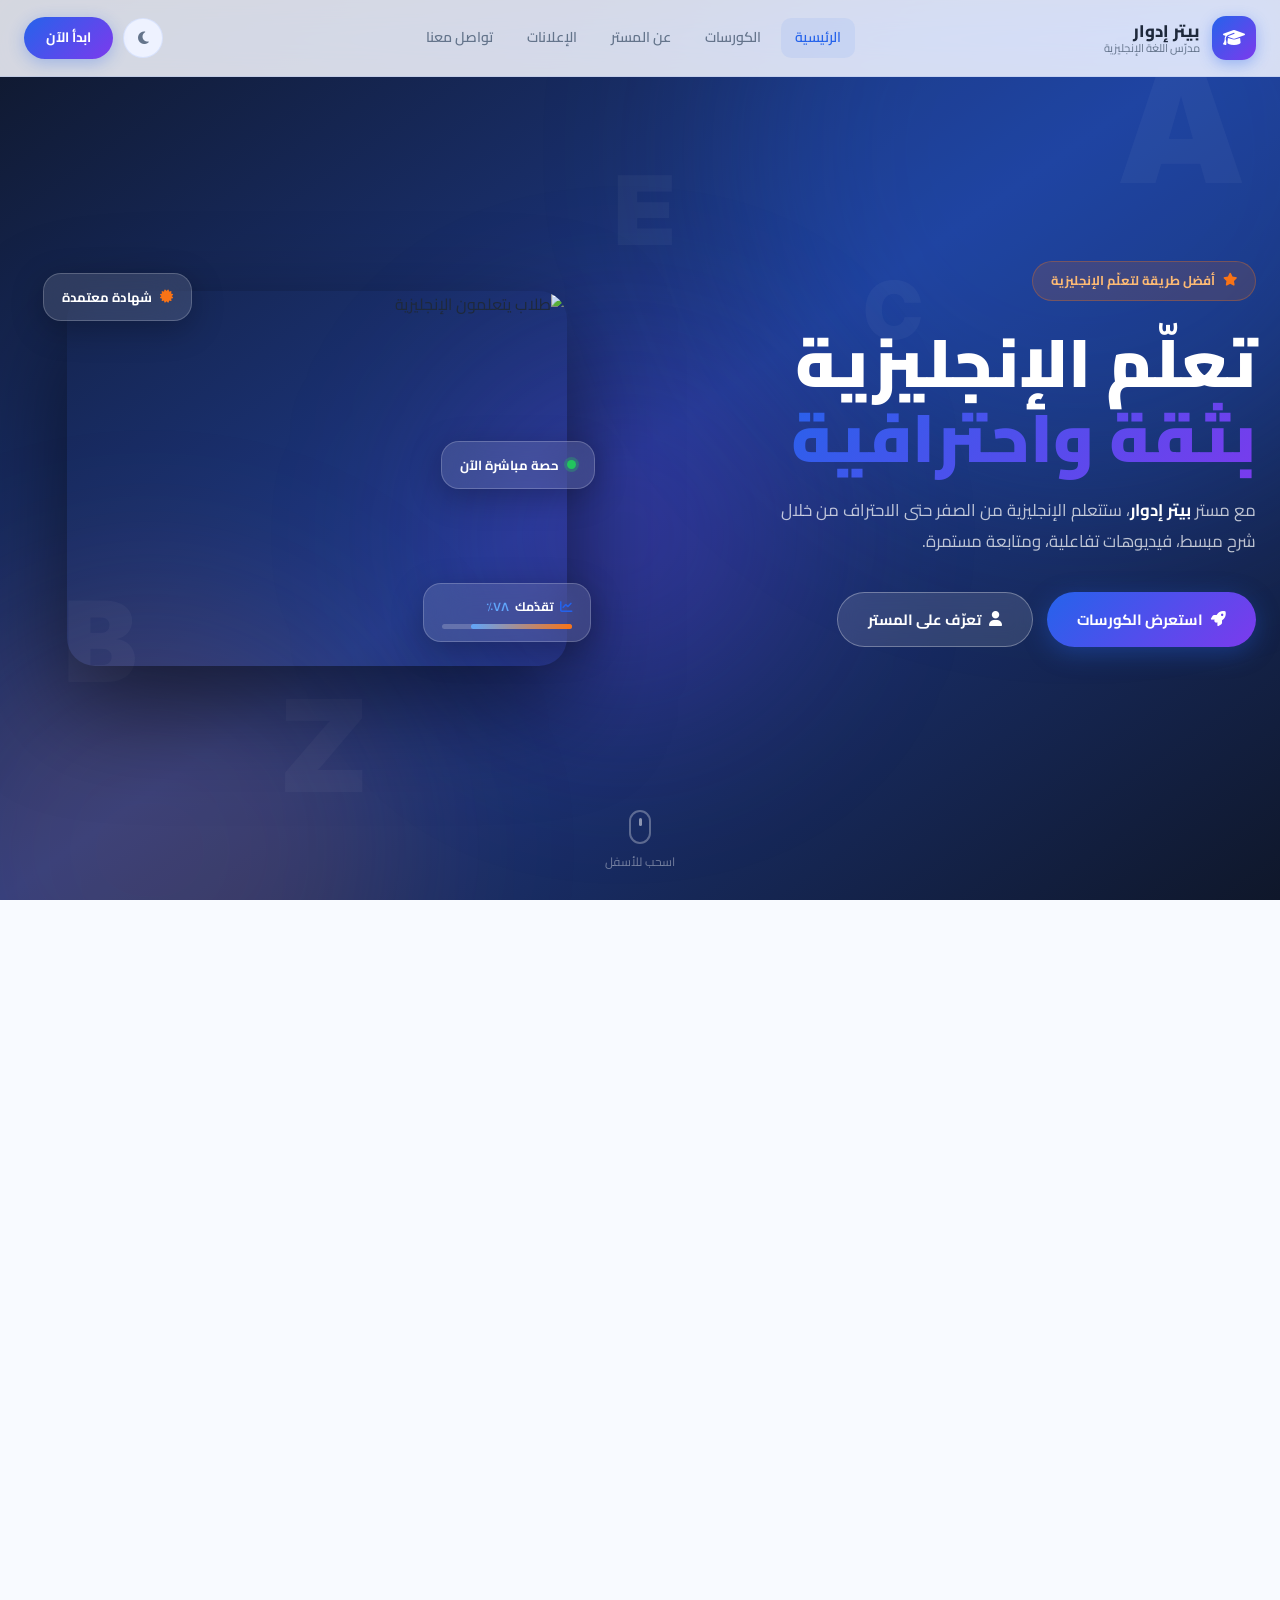
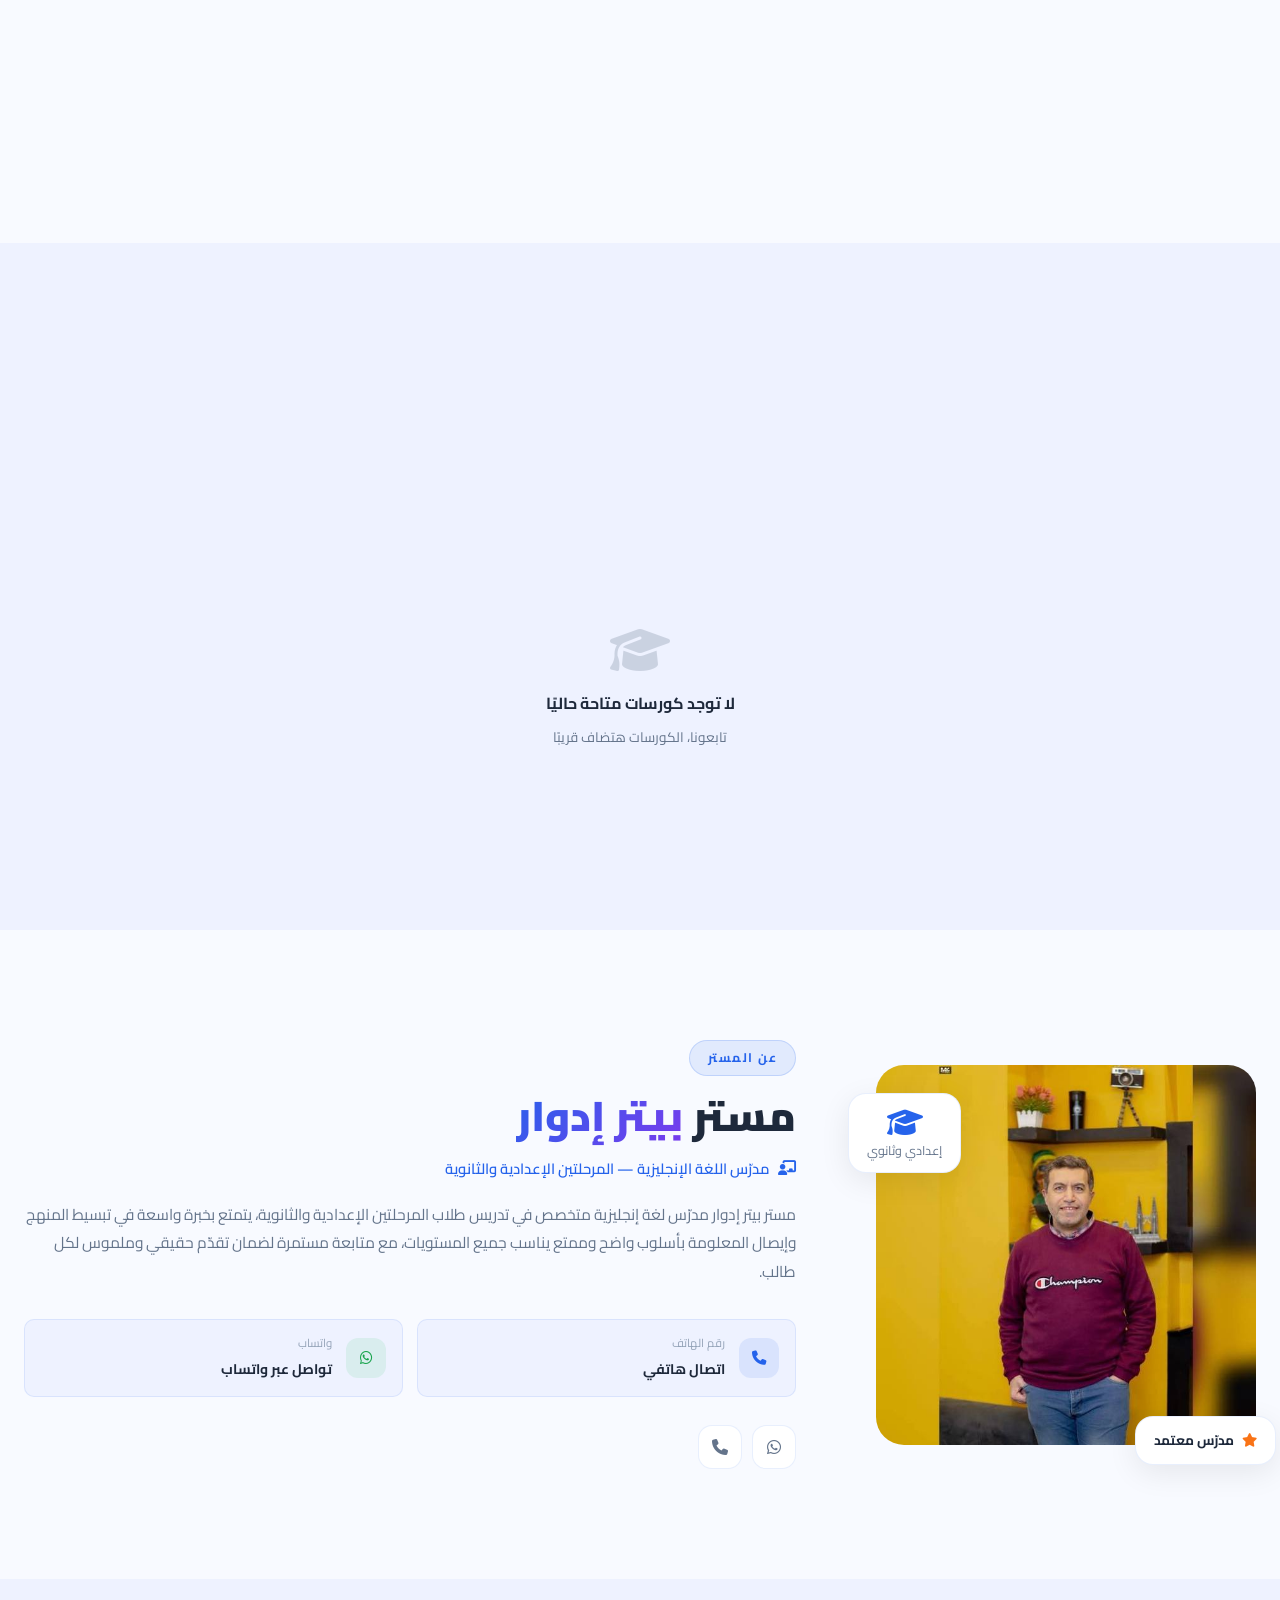
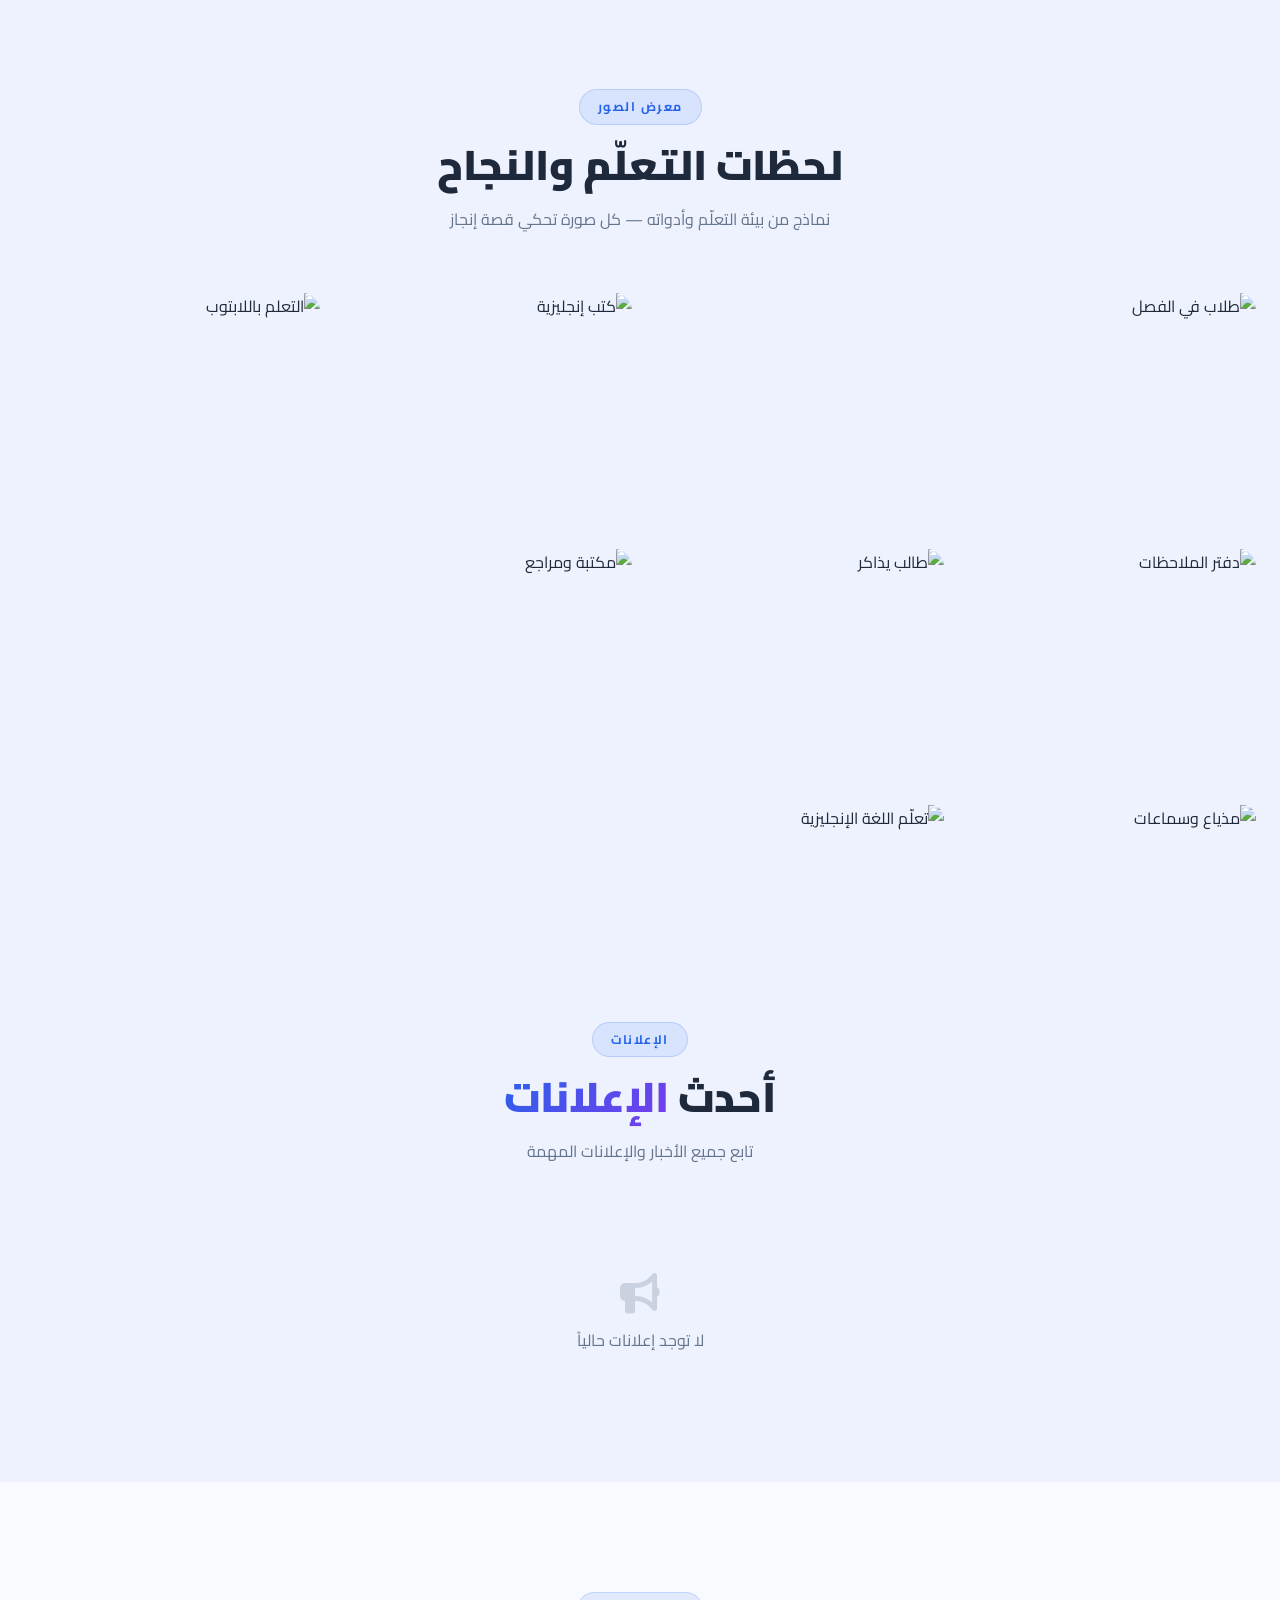
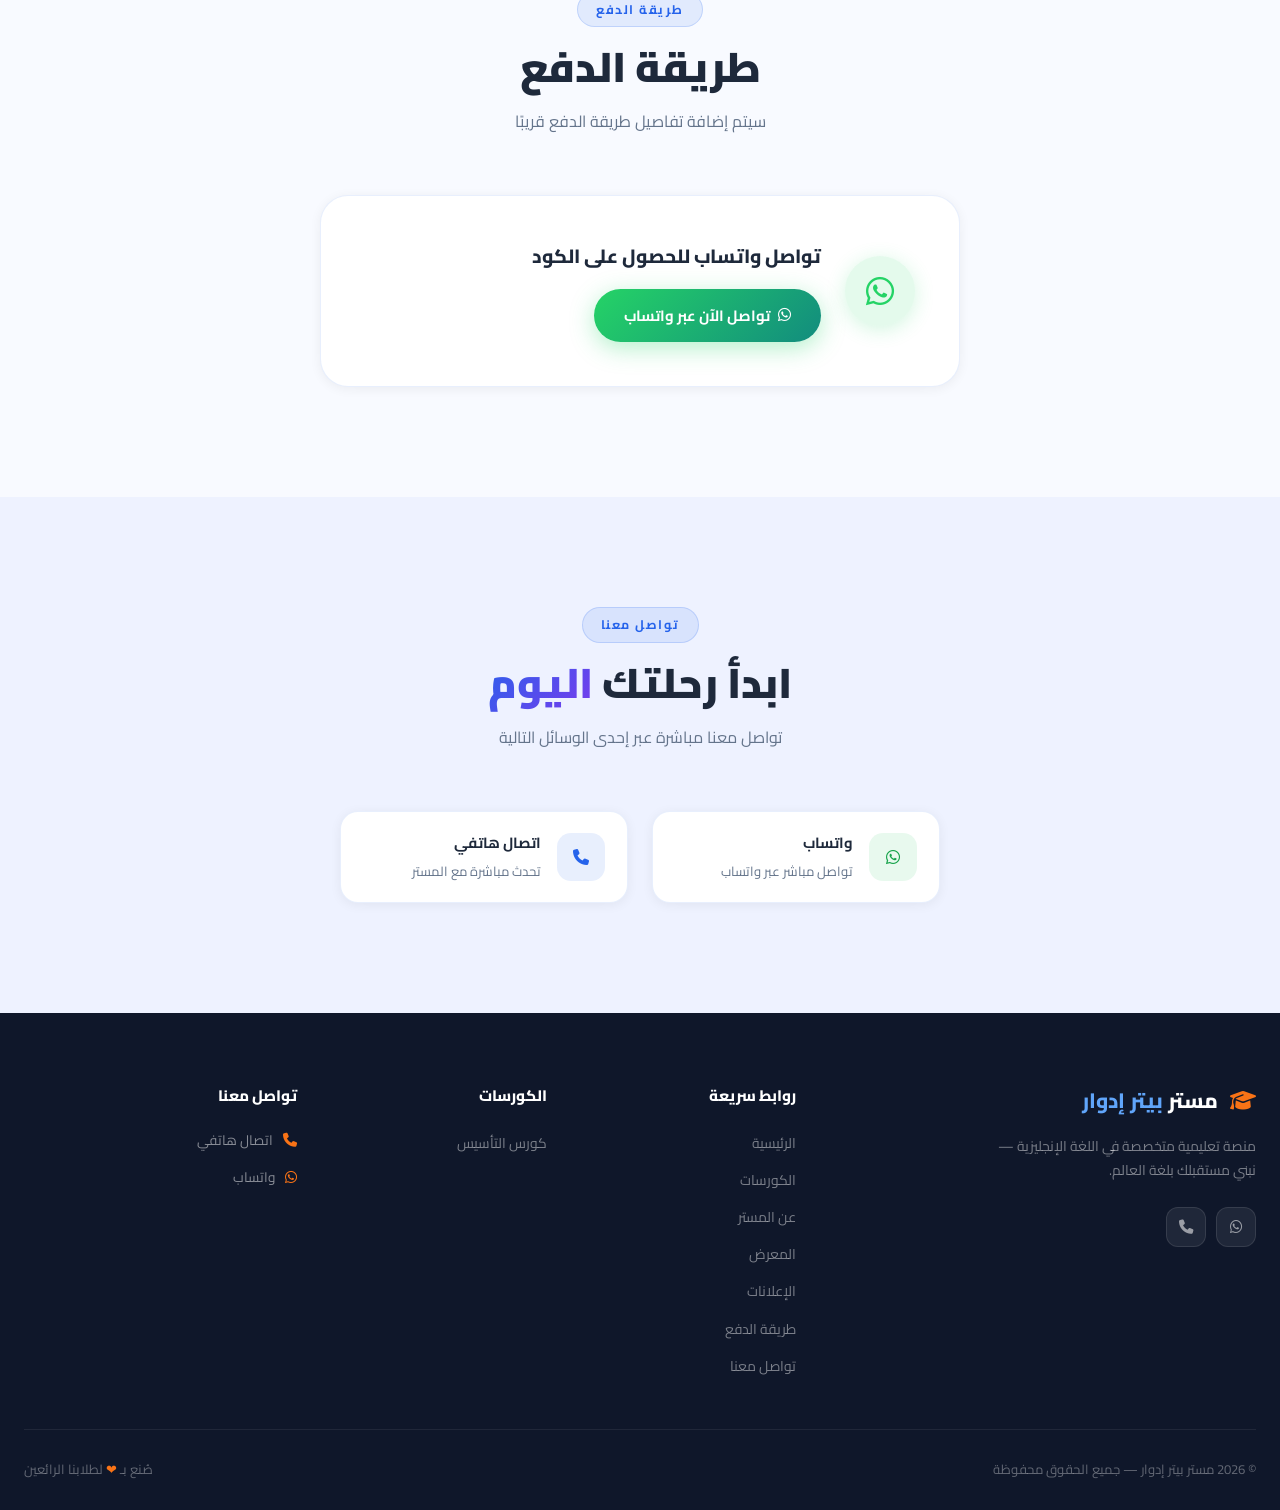
==== course.html @ c6ac6e28 "Add files via upload" ====
<!DOCTYPE html>
<html lang="ar" dir="rtl">
<head>
<meta charset="UTF-8"/>
<meta name="viewport" content="width=device-width,initial-scale=1.0"/>
<title id="pageTitle">الكورس — مستر بيتر إدوار</title>
<link rel="preconnect" href="https://fonts.googleapis.com"/>
<link rel="preconnect" href="https://fonts.gstatic.com" crossorigin/>
<link href="https://fonts.googleapis.com/css2?family=Cairo:wght@300;400;600;700;800;900&family=Inter:wght@400;600;700&display=swap" rel="stylesheet"/>
<link rel="stylesheet" href="https://cdnjs.cloudflare.com/ajax/libs/font-awesome/6.5.0/css/all.min.css"/>
<link rel="stylesheet" href="./style.css"/>
<link rel="stylesheet" href="./course.css"/>
<link rel="stylesheet" href="./exam.css"/>
</head>
<body class="light-mode">

<button id="scrollTopBtn" aria-label="أعلى"><i class="fas fa-arrow-up"></i></button>

<!-- Top Bar -->
<header class="course-topbar">
  <div class="course-topbar-inner">
    <a href="./index.html" class="course-back"><i class="fas fa-arrow-right"></i> الرئيسية</a>
    <span class="course-topbar-title" id="courseTopbarTitle">الكورس</span>
    <div style="display:flex;gap:10px;align-items:center">
      <button id="themeToggle" class="theme-btn" aria-label="وضع"><i class="fas fa-moon" id="themeIcon"></i></button>
    </div>
  </div>
</header>

<!-- Tab Navigation -->
<div class="course-tabs-bar">
  <div class="course-tabs">
    <button class="course-tab active" data-tab="videos"><i class="fas fa-play-circle"></i> الفيديوهات</button>
    <button class="course-tab" data-tab="books"><i class="fas fa-book"></i> الكتب</button>
    <button class="course-tab" data-tab="exams"><i class="fas fa-file-alt"></i> الامتحانات</button>
  </div>
</div>

<main class="course-page-wrap">
  <div class="container">

    <!-- ══ VIDEOS TAB ══════════════════════════════════ -->
    <div class="tab-content active" id="tab-videos">
      <div class="course-page-header reveal-up">
        <span class="section-tag">الفيديوهات</span>
        <h1 class="course-page-title">دروس الفيديو</h1>
        <p class="course-page-sub">جميع الدروس المرئية مرتبة حسب الوحدة</p>
      </div>
      <div id="videosWrap" class="lessons-section reveal-up"></div>
      <div id="videosEmpty" class="course-empty-state" style="display:none">
        <i class="fas fa-video"></i>
        <p>لا توجد فيديوهات بعد</p>
        <span>سيتم إضافة الفيديوهات قريبًا</span>
      </div>
    </div>

    <!-- ══ BOOKS TAB ═══════════════════════════════════ -->
    <div class="tab-content" id="tab-books">
      <div class="course-page-header reveal-up">
        <span class="section-tag">الكتب</span>
        <h1 class="course-page-title">الكتب والمراجع</h1>
        <p class="course-page-sub">جميع الكتب والملفات الدراسية</p>
      </div>
      <div id="booksGrid" class="books-grid reveal-up"></div>
      <div id="booksEmpty" class="course-empty-state" style="display:none">
        <i class="fas fa-book"></i>
        <p>لا توجد كتب بعد</p>
        <span>سيتم إضافة الكتب قريبًا</span>
      </div>
    </div>

    <!-- ══ EXAMS TAB ═══════════════════════════════════ -->
    <div class="tab-content" id="tab-exams">
      <div class="course-page-header reveal-up">
        <span class="section-tag">الامتحانات</span>
        <h1 class="course-page-title">الامتحانات</h1>
        <p class="course-page-sub">اختر الامتحان وابدأ</p>
      </div>
      <div id="examsGrid" class="courses-grid reveal-up"></div>
      <div id="examsEmpty" class="course-empty-state" style="display:none">
        <i class="fas fa-file-alt"></i>
        <p>لا توجد امتحانات بعد</p>
        <span>سيتم إضافة الامتحانات قريبًا</span>
      </div>
    </div>

  </div>
</main>

<!-- Video Modal -->
<div id="videoModal" class="video-modal" role="dialog" aria-modal="true">
  <div class="video-modal-inner">
    <button class="video-modal-close" id="videoModalClose" aria-label="إغلاق"><i class="fas fa-times"></i></button>
    <div class="video-embed-wrap">
      <iframe id="videoFrame" src="" allowfullscreen allow="autoplay;encrypted-media" title="درس"></iframe>
    </div>
  </div>
</div>

<script src="./data-loader.js"></script><script src="./script.js"></script>
<script src="./course.js"></script>
</body>
</html>
---- style.css ----
:root{--blue:#2563EB;--blue-light:#60A5FA;--blue-dark:#1D4ED8;--navy:#0F172A;--navy-mid:#1E293B;--orange:#F97316;--orange-dark:#EA580C;--bg:#F8FAFF;--bg-card:#FFFFFF;--bg-alt:#EEF2FF;--text:#1E293B;--text-muted:#64748B;--text-light:#94A3B8;--border:rgba(37,99,235,0.10);--shadow-sm:0 2px 12px rgba(0,0,0,0.06);--shadow-md:0 8px 30px rgba(0,0,0,0.08);--shadow-lg:0 20px 60px rgba(37,99,235,0.12);--nav-bg:rgba(248,250,255,0.85);--grad-primary:linear-gradient(135deg,var(--blue) 0%,#7C3AED 100%);--grad-orange:linear-gradient(135deg,var(--orange) 0%,#FBBF24 100%);--grad-hero:linear-gradient(145deg,#0F172A 0%,#1E3A8A 50%,#0F172A 100%);--radius-sm:10px;--radius-md:18px;--radius-lg:28px;--radius-xl:40px;--max-width:1300px;--nav-height:76px;--trans-fast:0.18s ease;--trans-mid:0.30s ease;--trans-slow:0.50s cubic-bezier(0.23,1,0.32,1);}body.dark-mode{--bg:#0A0F1E;--bg-card:#111827;--bg-alt:#161D2F;--text:#E2E8F0;--text-muted:#94A3B8;--text-light:#64748B;--border:rgba(99,153,255,0.10);--shadow-sm:0 2px 12px rgba(0,0,0,0.3);--shadow-md:0 8px 30px rgba(0,0,0,0.4);--shadow-lg:0 20px 60px rgba(37,99,235,0.2);--nav-bg:rgba(10,15,30,0.90);}*,*::before,*::after{box-sizing:border-box;margin:0;padding:0;}html{scroll-behavior:smooth;font-size:16px;}body{font-family:'Cairo',sans-serif;background:var(--bg);color:var(--text);direction:rtl;overflow-x:hidden;transition:background var(--trans-mid),color var(--trans-mid);line-height:1.7;}body.no-scroll{overflow:hidden;}a{text-decoration:none;color:inherit;transition:color var(--trans-fast);}img{max-width:100%;display:block;object-fit:cover;}ul{list-style:none;}button{font-family:inherit;cursor:pointer;}input,textarea,select{font-family:inherit;}.container{width:100%;max-width:var(--max-width);margin:0 auto;padding:0 24px;}.text-gradient{background:var(--grad-primary);-webkit-background-clip:text;-webkit-text-fill-color:transparent;background-clip:text;}.section-header{text-align:center;margin-bottom:60px;}.section-tag{display:inline-block;background:rgba(37,99,235,0.10);color:var(--blue);font-size:0.78rem;font-weight:700;letter-spacing:1.5px;text-transform:uppercase;padding:6px 18px;border-radius:50px;margin-bottom:14px;border:1px solid rgba(37,99,235,0.18);}.section-title{font-size:clamp(1.8rem,4vw,2.6rem);font-weight:900;color:var(--text);line-height:1.25;margin-bottom:14px;transition:color var(--trans-mid);}.section-sub{font-size:1rem;color:var(--text-muted);max-width:560px;margin:0 auto;line-height:1.75;}.btn{display:inline-flex;align-items:center;gap:8px;padding:14px 30px;border-radius:50px;font-weight:700;font-size:0.93rem;border:none;cursor:pointer;transition:all var(--trans-mid);white-space:nowrap;font-family:'Cairo',sans-serif;}.btn-primary{background:var(--grad-primary);color:#fff;box-shadow:0 6px 24px rgba(37,99,235,0.35);}.btn-primary:hover{transform:translateY(-3px);box-shadow:0 12px 36px rgba(37,99,235,0.5);}.btn-primary:active{transform:translateY(0);}.btn-ghost{background:rgba(255,255,255,0.12);color:#fff;border:1.5px solid rgba(255,255,255,0.3);backdrop-filter:blur(10px);}.btn-ghost:hover{background:rgba(255,255,255,0.22);transform:translateY(-3px);}.btn-nav{background:var(--grad-primary);color:#fff !important;padding:9px 22px;font-size:0.85rem;box-shadow:0 4px 16px rgba(37,99,235,0.3);}.btn-nav:hover{transform:translateY(-2px);box-shadow:0 8px 24px rgba(37,99,235,0.45);}.btn-enroll{background:var(--grad-primary);color:#fff;padding:10px 22px;font-size:0.85rem;font-weight:700;border-radius:50px;border:none;cursor:pointer;transition:all var(--trans-mid);font-family:'Cairo',sans-serif;}.btn-enroll:hover{transform:translateY(-2px);box-shadow:0 8px 24px rgba(37,99,235,0.4);}.btn-mobile-cta{background:var(--grad-primary);color:#fff !important;text-align:center;padding:13px 24px;border-radius:50px;}.btn-full{width:100%;justify-content:center;}#loader{position:fixed;inset:0;z-index:10000;background:var(--navy);display:flex;align-items:center;justify-content:center;flex-direction:column;transition:opacity 0.5s ease,visibility 0.5s ease;}#loader.hidden{opacity:0;visibility:hidden;pointer-events:none;}.loader-inner{text-align:center;}.loader-logo{font-size:2rem;font-weight:900;color:#fff;margin-bottom:28px;display:flex;align-items:center;justify-content:center;gap:10px;}.logo-en{color:var(--blue-light);font-family:'Inter',sans-serif;letter-spacing:-1px;}.logo-dot{color:var(--orange);font-size:0.6rem;}.logo-ar{color:#fff;}.loader-bar-track{width:220px;height:4px;background:rgba(255,255,255,0.15);border-radius:4px;overflow:hidden;margin:0 auto 16px;}.loader-bar-fill{height:100%;width:0;background:linear-gradient(90deg,var(--blue),var(--orange));border-radius:4px;animation:loaderFill 1.8s ease forwards;}@keyframes loaderFill{to{width:100%;}}.loader-text{color:rgba(255,255,255,0.5);font-size:0.85rem;}#scrollTopBtn{position:fixed;bottom:28px;left:28px;z-index:999;width:50px;height:50px;border-radius:50%;background:var(--grad-primary);color:#fff;border:none;font-size:1.1rem;display:flex;align-items:center;justify-content:center;box-shadow:0 6px 24px rgba(37,99,235,0.4);cursor:pointer;opacity:0;visibility:hidden;transform:translateY(20px);transition:all var(--trans-mid);}#scrollTopBtn.visible{opacity:1;visibility:visible;transform:translateY(0);}#scrollTopBtn:hover{transform:translateY(-4px);}#navbar{position:fixed;top:0;width:100%;z-index:998;background:var(--nav-bg);backdrop-filter:blur(20px) saturate(1.5);-webkit-backdrop-filter:blur(20px) saturate(1.5);border-bottom:1px solid var(--border);transition:background var(--trans-mid),box-shadow var(--trans-mid);}#navbar.scrolled{box-shadow:var(--shadow-md);}.nav-container{max-width:var(--max-width);margin:0 auto;padding:0 24px;height:var(--nav-height);display:flex;align-items:center;justify-content:space-between;gap:20px;}.nav-logo{display:flex;align-items:center;gap:12px;flex-shrink:0;}.logo-mark{width:44px;height:44px;border-radius:14px;background:var(--grad-primary);color:#fff;display:flex;align-items:center;justify-content:center;font-size:1.1rem;box-shadow:0 4px 14px rgba(37,99,235,0.35);flex-shrink:0;}.logo-text{display:flex;flex-direction:column;line-height:1.2;}.logo-name{font-weight:800;font-size:1.05rem;color:var(--text);transition:color var(--trans-mid);}.logo-sub{font-size:0.7rem;color:var(--text-muted);}.nav-links{display:flex;align-items:center;gap:6px;}.nav-links a{color:var(--text-muted);font-size:0.88rem;font-weight:600;padding:8px 14px;border-radius:10px;transition:all var(--trans-fast);position:relative;}.nav-links a:hover,.nav-links a.active{color:var(--blue);background:rgba(37,99,235,0.07);}.nav-actions{display:flex;align-items:center;gap:10px;flex-shrink:0;}.theme-btn{width:40px;height:40px;border-radius:50%;background:var(--bg-alt);border:1.5px solid var(--border);color:var(--text-muted);font-size:0.9rem;display:flex;align-items:center;justify-content:center;transition:all var(--trans-fast);}.theme-btn:hover{color:var(--orange);border-color:var(--orange);background:rgba(249,115,22,0.08);}.hamburger{display:none;flex-direction:column;justify-content:center;gap:5px;width:40px;height:40px;background:transparent;border:1.5px solid var(--border);border-radius:10px;padding:8px;transition:all var(--trans-fast);}.hamburger span{display:block;width:100%;height:2px;background:var(--text);border-radius:2px;transition:all var(--trans-mid);}.hamburger.open span:nth-child(1){transform:translateY(7px) rotate(45deg);}.hamburger.open span:nth-child(2){opacity:0;transform:scaleX(0);}.hamburger.open span:nth-child(3){transform:translateY(-7px) rotate(-45deg);}.mobile-menu{display:none;flex-direction:column;padding:16px 24px 24px;background:var(--nav-bg);backdrop-filter:blur(20px);border-top:1px solid var(--border);gap:4px;}.mobile-menu.open{display:flex;}.mobile-menu a{color:var(--text-muted);font-size:0.95rem;font-weight:600;padding:12px 16px;border-radius:12px;transition:all var(--trans-fast);}.mobile-menu a:hover{color:var(--blue);background:rgba(37,99,235,0.07);}.section-hero{min-height:100vh;padding-top:var(--nav-height);background:var(--grad-hero);position:relative;overflow:hidden;display:flex;align-items:center;}.hero-bg{position:absolute;inset:0;pointer-events:none;}.blob{position:absolute;border-radius:50%;filter:blur(90px);animation:blobPulse 8s ease-in-out infinite alternate;}.blob-1{width:700px;height:700px;background:rgba(37,99,235,0.25);top:-200px;right:-150px;animation-delay:0s;}.blob-2{width:500px;height:500px;background:rgba(249,115,22,0.15);bottom:-200px;left:-100px;animation-delay:2s;}.blob-3{width:350px;height:350px;background:rgba(124,58,237,0.20);top:40%;left:35%;animation-delay:4s;}@keyframes blobPulse{from{transform:scale(1) rotate(0deg);}to{transform:scale(1.15) rotate(15deg);}}.floating-letters{position:absolute;inset:0;pointer-events:none;overflow:hidden;}.fl{position:absolute;color:rgba(255,255,255,0.04);font-weight:900;font-family:'Inter',sans-serif;line-height:1;animation:floatUp 10s ease-in-out infinite alternate;}.fl-1{font-size:10rem;top:5%;right:3%;animation-delay:0s;}.fl-2{font-size:7rem;top:65%;left:5%;animation-delay:1.5s;}.fl-3{font-size:5rem;top:30%;right:28%;animation-delay:3s;}.fl-4{font-size:8rem;bottom:10%;left:22%;animation-delay:2s;}.fl-5{font-size:6rem;top:18%;left:48%;animation-delay:4s;}@keyframes floatUp{from{transform:translateY(0) rotate(-5deg);}to{transform:translateY(-40px) rotate(8deg);}}.hero-grid{display:grid;grid-template-columns:1fr 1fr;gap:60px;align-items:center;max-width:var(--max-width);margin:0 auto;padding:80px 24px 100px;position:relative;z-index:2;width:100%;}.hero-badge{display:inline-flex;align-items:center;gap:8px;background:rgba(249,115,22,0.15);border:1px solid rgba(249,115,22,0.3);color:#FDBA74;font-size:0.8rem;font-weight:700;padding:8px 18px;border-radius:50px;margin-bottom:24px;}.hero-badge i{color:var(--orange);}.hero-title{font-size:clamp(2.4rem,5.5vw,4.2rem);font-weight:900;color:#fff;line-height:1.12;margin-bottom:20px;}.hero-sub{font-size:1.05rem;color:rgba(255,255,255,0.72);line-height:1.8;margin-bottom:36px;max-width:500px;}.hero-sub strong{color:#fff;}.hero-btns{display:flex;gap:14px;flex-wrap:wrap;margin-bottom:48px;}.hero-stats{display:flex;align-items:center;gap:28px;flex-wrap:wrap;}.hero-stat{text-align:center;}.hero-stat strong{display:block;font-size:1.7rem;font-weight:900;color:#fff;line-height:1.1;font-family:'Inter',sans-serif;}.hero-stat span{font-size:0.8rem;color:rgba(255,255,255,0.55);margin-top:2px;}.hero-stat-divider{width:1px;height:36px;background:rgba(255,255,255,0.15);}.hero-visual{display:flex;justify-content:center;}.hero-img-main-wrap{position:relative;width:100%;max-width:500px;}.hero-img-main{width:100%;aspect-ratio:4/3;border-radius:var(--radius-lg);object-fit:cover;box-shadow:0 40px 100px rgba(0,0,0,0.55);}.hero-float-card{position:absolute;background:rgba(255,255,255,0.12);backdrop-filter:blur(20px);-webkit-backdrop-filter:blur(20px);border:1px solid rgba(255,255,255,0.2);border-radius:var(--radius-md);padding:12px 18px;color:#fff;font-size:0.82rem;font-weight:700;box-shadow:0 8px 32px rgba(0,0,0,0.25);display:flex;align-items:center;gap:8px;white-space:nowrap;}.card-top-right{top:-18px;left:-24px;animation:floatCard 4s ease-in-out infinite;}.card-bottom-left{bottom:24px;right:-24px;flex-direction:column;align-items:flex-start;gap:6px;animation:floatCard 4s ease-in-out infinite 1.5s;}.card-mid-left{top:40%;right:-28px;animation:floatCard 4s ease-in-out infinite 3s;}@keyframes floatCard{0%,100%{transform:translateY(0);}50%{transform:translateY(-10px);}}.progress-label{display:flex;align-items:center;gap:6px;font-size:0.78rem;}.progress-label strong{margin-right:auto;color:var(--blue-light);}.mini-progress-track{width:130px;height:5px;background:rgba(255,255,255,0.2);border-radius:5px;}.mini-progress-fill{height:100%;border-radius:5px;background:linear-gradient(90deg,var(--blue-light),var(--orange));}.live-dot{width:9px;height:9px;border-radius:50%;background:#22C55E;box-shadow:0 0 0 3px rgba(34,197,94,0.3);animation:livePulse 1.5s ease-in-out infinite;flex-shrink:0;}@keyframes livePulse{0%,100%{box-shadow:0 0 0 3px rgba(34,197,94,0.3);}50%{box-shadow:0 0 0 6px rgba(34,197,94,0.12);}}.scroll-indicator{position:absolute;bottom:28px;left:50%;transform:translateX(-50%);display:flex;flex-direction:column;align-items:center;gap:8px;color:rgba(255,255,255,0.4);font-size:0.75rem;z-index:2;}.scroll-mouse{width:22px;height:34px;border:2px solid rgba(255,255,255,0.3);border-radius:12px;display:flex;justify-content:center;padding-top:6px;}.scroll-wheel{width:3px;height:8px;background:rgba(255,255,255,0.5);border-radius:3px;animation:scrollWheel 1.8s ease-in-out infinite;}@keyframes scrollWheel{0%{transform:translateY(0);opacity:1;}100%{transform:translateY(10px);opacity:0;}}.section-features{padding:110px 0;background:var(--bg);transition:background var(--trans-mid);}.features-grid{display:grid;grid-template-columns:repeat(3,1fr);gap:24px;}.feature-card{background:var(--bg-card);border-radius:var(--radius-md);padding:36px 28px;border:1px solid var(--border);box-shadow:var(--shadow-sm);transition:all var(--trans-slow);position:relative;overflow:hidden;}.feature-card::before{content:'';position:absolute;inset:0;background:var(--grad-primary);opacity:0;transition:opacity var(--trans-mid);border-radius:var(--radius-md);}.feature-card:hover{transform:translateY(-10px);box-shadow:var(--shadow-lg);border-color:transparent;}.feature-card:hover::before{opacity:0.04;}.feature-icon{width:62px;height:62px;border-radius:18px;display:flex;align-items:center;justify-content:center;font-size:1.45rem;margin-bottom:22px;position:relative;z-index:1;transition:transform var(--trans-mid);}.feature-card:hover .feature-icon{transform:scale(1.1) rotate(-5deg);}.icon-blue{background:rgba(37,99,235,0.10);color:var(--blue);}.icon-orange{background:rgba(249,115,22,0.10);color:var(--orange);}.icon-green{background:rgba(34,197,94,0.10);color:#16A34A;}.icon-purple{background:rgba(124,58,237,0.10);color:#7C3AED;}.icon-teal{background:rgba(20,184,166,0.10);color:#0F766E;}.icon-gold{background:rgba(234,179,8,0.10);color:#CA8A04;}.icon-ig{background:rgba(225,48,108,0.10);color:#E1306C;}.icon-tg{background:rgba(37,160,249,0.10);color:#229ED9;}.icon-mail{background:rgba(249,115,22,0.10);color:var(--orange);}.feature-card h3{font-size:1.08rem;font-weight:800;color:var(--text);margin-bottom:10px;position:relative;z-index:1;transition:color var(--trans-mid);}.feature-card p{font-size:0.9rem;color:var(--text-muted);line-height:1.75;position:relative;z-index:1;}.section-courses{padding:110px 0;background:var(--bg-alt);transition:background var(--trans-mid);}.courses-grid{display:grid;grid-template-columns:repeat(3,1fr);gap:28px;}.courses-grid-single{grid-template-columns:minmax(0,420px);justify-content:center;}.course-card{background:var(--bg-card);border-radius:var(--radius-md);overflow:hidden;border:1px solid var(--border);box-shadow:var(--shadow-sm);transition:all var(--trans-slow);display:flex;flex-direction:column;}.course-card:hover{transform:translateY(-10px);box-shadow:var(--shadow-lg);border-color:rgba(37,99,235,0.2);}.course-img-wrap{position:relative;flex-shrink:0;overflow:hidden;}.course-img-wrap img{width:100%;height:260px;object-fit:cover;object-position:center top;transition:transform 0.5s ease;}.course-card:hover .course-img-wrap img{transform:scale(1.05);}.course-level{position:absolute;top:14px;right:14px;padding:5px 14px;border-radius:50px;font-size:0.73rem;font-weight:800;letter-spacing:0.5px;}.level-beginner{background:rgba(34,197,94,0.9);color:#fff;}.level-intermediate{background:rgba(37,99,235,0.9);color:#fff;}.level-advanced{background:rgba(249,115,22,0.9);color:#fff;}.level-exam{background:rgba(124,58,237,0.9);color:#fff;}.course-body{padding:24px;display:flex;flex-direction:column;flex:1;}.course-title{font-size:1.08rem;font-weight:800;color:var(--text);margin-bottom:10px;line-height:1.4;transition:color var(--trans-mid);}.course-desc{font-size:0.87rem;color:var(--text-muted);line-height:1.7;margin-bottom:18px;flex:1;}.course-meta{display:flex;gap:12px;flex-wrap:wrap;margin-bottom:20px;}.course-meta span{font-size:0.78rem;color:var(--text-light);display:flex;align-items:center;gap:5px;}.course-meta i{color:var(--blue);}.course-footer{display:flex;align-items:center;justify-content:space-between;border-top:1px solid var(--border);padding-top:18px;}.course-price{font-size:1.3rem;font-weight:900;color:var(--text);font-family:'Inter',sans-serif;transition:color var(--trans-mid);}.currency{font-size:0.78rem;color:var(--text-muted);font-weight:500;font-family:'Cairo',sans-serif;}.course-footer-single{justify-content:center;}.course-footer-single .btn-enroll{width:100%;text-align:center;justify-content:center;}.section-teacher{padding:110px 0;background:var(--bg);transition:background var(--trans-mid);}.teacher-grid{display:grid;grid-template-columns:380px 1fr;gap:80px;align-items:center;}.teacher-card-img{position:relative;border-radius:var(--radius-lg);overflow:visible;}.teacher-card-img img,.teacher-img-placeholder{width:100%;aspect-ratio:1/1;border-radius:var(--radius-lg);object-fit:cover;object-position:center top;}.teacher-img-placeholder{background:linear-gradient(145deg,var(--navy-mid),var(--navy));display:flex;flex-direction:column;align-items:center;justify-content:center;gap:14px;color:rgba(255,255,255,0.3);border:2px dashed rgba(255,255,255,0.1);}#teacherPhoto{display:none;}.teacher-img-placeholder i{font-size:4.5rem;}.teacher-img-placeholder p{font-size:0.9rem;}.teacher-badge-1,.teacher-badge-2{position:absolute;background:var(--bg-card);box-shadow:var(--shadow-md);border-radius:var(--radius-md);padding:12px 18px;border:1px solid var(--border);transition:background var(--trans-mid),border-color var(--trans-mid);}.teacher-badge-1{bottom:-20px;right:-20px;display:flex;align-items:center;gap:8px;font-weight:700;font-size:0.85rem;color:var(--text);}.teacher-badge-1 i{color:var(--orange);}.teacher-badge-2{top:28px;left:-28px;text-align:center;line-height:1.2;}.stat-big{display:block;font-size:1.8rem;font-weight:900;color:var(--blue);font-family:'Inter',sans-serif;}.teacher-badge-2 span:last-child{font-size:0.78rem;color:var(--text-muted);}.teacher-title-role{display:flex;align-items:center;gap:8px;color:var(--blue);font-size:0.92rem;font-weight:600;margin-bottom:20px;}.teacher-bio{font-size:0.97rem;color:var(--text-muted);line-height:1.85;margin-bottom:32px;}.teacher-details{display:grid;grid-template-columns:1fr 1fr;gap:14px;margin-bottom:28px;}.teacher-detail-item{display:flex;align-items:center;gap:14px;background:var(--bg-alt);border-radius:var(--radius-sm);padding:14px 16px;border:1px solid var(--border);transition:background var(--trans-mid),border-color var(--trans-mid);}.detail-icon{width:40px;height:40px;border-radius:12px;display:flex;align-items:center;justify-content:center;font-size:0.9rem;flex-shrink:0;}.detail-label{display:block;font-size:0.72rem;color:var(--text-light);margin-bottom:2px;}.detail-value{font-size:0.87rem;font-weight:700;color:var(--text);transition:color var(--trans-mid);}.detail-value:hover{color:var(--blue);}.teacher-socials{display:flex;gap:10px;flex-wrap:wrap;}.social-btn{width:44px;height:44px;border-radius:14px;display:flex;align-items:center;justify-content:center;font-size:1rem;transition:all var(--trans-mid);border:1.5px solid var(--border);color:var(--text-muted);background:var(--bg-card);}.social-btn:hover{transform:translateY(-4px);color:#fff;border-color:transparent;}.social-btn.wa:hover{background:#25D366;box-shadow:0 6px 20px rgba(37,211,102,0.4);}.social-btn.phone-btn:hover{background:var(--blue);box-shadow:0 6px 20px rgba(37,99,235,0.4);}.section-stats{padding:80px 0;position:relative;overflow:hidden;}.stats-bg-layer{position:absolute;inset:0;background:var(--grad-primary);}.section-stats .container{position:relative;z-index:2;}.stats-grid{display:grid;grid-template-columns:repeat(4,1fr);gap:28px;}.stat-item{text-align:center;padding:30px 20px;}.stat-icon{font-size:2.2rem;color:rgba(255,255,255,0.5);margin-bottom:14px;}.stat-num{font-size:3rem;font-weight:900;color:#fff;line-height:1;margin-bottom:8px;font-family:'Inter',sans-serif;}.stat-label{font-size:0.95rem;color:rgba(255,255,255,0.75);font-weight:600;}.section-gallery{padding:110px 0;background:var(--bg-alt);transition:background var(--trans-mid);}.gallery-grid{display:grid;grid-template-columns:repeat(4,1fr);grid-template-rows:repeat(2,240px);gap:16px;}.gallery-item{border-radius:var(--radius-md);overflow:hidden;position:relative;cursor:pointer;}.gallery-item.large{grid-column:span 2;}.gallery-item img{width:100%;height:100%;object-fit:cover;transition:transform 0.5s ease;}.gallery-overlay{position:absolute;inset:0;background:rgba(37,99,235,0.5);display:flex;align-items:center;justify-content:center;color:#fff;font-size:1.8rem;opacity:0;transition:opacity var(--trans-mid);}.gallery-item:hover .gallery-overlay{opacity:1;}.gallery-item:hover img{transform:scale(1.08);}.lightbox{position:fixed;inset:0;z-index:9999;background:rgba(0,0,0,0.93);display:flex;align-items:center;justify-content:center;padding:20px;opacity:0;visibility:hidden;transition:all var(--trans-mid);}.lightbox.open{opacity:1;visibility:visible;}.lightbox img{max-width:90vw;max-height:85vh;border-radius:var(--radius-md);object-fit:contain;box-shadow:0 20px 80px rgba(0,0,0,0.8);}.lightbox-close{position:absolute;top:20px;right:24px;width:44px;height:44px;border-radius:50%;background:rgba(255,255,255,0.1);border:1px solid rgba(255,255,255,0.2);color:#fff;font-size:1.1rem;display:flex;align-items:center;justify-content:center;cursor:pointer;transition:all var(--trans-fast);}.lightbox-close:hover{background:rgba(255,255,255,0.2);}.section-payment{padding:110px 0;background:var(--bg);transition:background var(--trans-mid);}.payment-box{max-width:640px;margin:0 auto;background:var(--bg-card);border:1px solid var(--border);border-radius:var(--radius-lg);padding:44px;box-shadow:var(--shadow-sm);transition:background var(--trans-mid),border-color var(--trans-mid);}.payment-instruction{display:flex;align-items:center;gap:24px;}.payment-instruction-icon{width:70px;height:70px;border-radius:50%;background:rgba(37,211,102,0.12);color:#25D366;font-size:2rem;display:flex;align-items:center;justify-content:center;flex-shrink:0;box-shadow:0 4px 20px rgba(37,211,102,0.2);}.payment-instruction-text h3{font-size:1.2rem;font-weight:800;color:var(--text);margin-bottom:16px;transition:color var(--trans-mid);}.payment-btn{background:linear-gradient(135deg,#25D366,#128C7E) !important;box-shadow:0 6px 24px rgba(37,211,102,0.35) !important;}.payment-btn:hover{box-shadow:0 10px 32px rgba(37,211,102,0.5) !important;}@media (max-width:520px){.payment-box{padding:30px 20px;}.payment-instruction{flex-direction:column;text-align:center;}}.section-contact{padding:110px 0;background:var(--bg-alt);transition:background var(--trans-mid);}.contact-buttons-wrap{display:grid;grid-template-columns:repeat(3,1fr);gap:24px;max-width:900px;margin:0 auto;}.contact-buttons-two{grid-template-columns:repeat(2,1fr);max-width:600px;}.contact-cards{display:flex;flex-direction:column;gap:14px;}.contact-card{display:flex;align-items:center;gap:16px;background:var(--bg-card);border-radius:var(--radius-md);padding:18px 22px;border:1px solid var(--border);box-shadow:var(--shadow-sm);transition:all var(--trans-mid);color:var(--text);}.contact-card:hover{transform:translateX(-6px);box-shadow:var(--shadow-md);border-color:rgba(37,99,235,0.2);}.contact-card-icon{width:48px;height:48px;border-radius:14px;display:flex;align-items:center;justify-content:center;font-size:1rem;flex-shrink:0;}.contact-card-text strong{display:block;font-size:0.92rem;color:var(--text);margin-bottom:2px;transition:color var(--trans-mid);}.contact-card-text span{font-size:0.82rem;color:var(--text-muted);}#footer{background:var(--navy);padding:70px 0 30px;}.footer-grid{display:grid;grid-template-columns:2fr 1fr 1fr 1.3fr;gap:40px;margin-bottom:50px;}.footer-brand p{color:rgba(255,255,255,0.45);font-size:0.87rem;line-height:1.75;margin:16px 0 24px;max-width:280px;}.footer-logo{display:flex;align-items:center;gap:12px;font-size:1.3rem;font-weight:800;color:#fff;}.footer-logo i{color:var(--orange);}.footer-logo em{color:var(--blue-light);font-style:normal;}.footer-socials{display:flex;gap:10px;}.footer-socials a{width:40px;height:40px;border-radius:12px;background:rgba(255,255,255,0.07);border:1px solid rgba(255,255,255,0.1);color:rgba(255,255,255,0.55);display:flex;align-items:center;justify-content:center;font-size:0.9rem;transition:all var(--trans-mid);}.footer-socials a:hover{background:var(--orange);color:#fff;border-color:var(--orange);transform:translateY(-3px);}.footer-col h4{color:#fff;font-size:0.95rem;font-weight:800;margin-bottom:20px;}.footer-col ul{display:flex;flex-direction:column;gap:10px;}.footer-col ul li a{color:rgba(255,255,255,0.45);font-size:0.87rem;transition:color var(--trans-fast);}.footer-col ul li a:hover{color:var(--orange);}.footer-contact-list{display:flex;flex-direction:column;gap:14px;}.footer-contact-item{display:flex;align-items:center;gap:10px;}.footer-contact-item i{color:var(--orange);font-size:0.88rem;flex-shrink:0;}.footer-contact-item a{color:rgba(255,255,255,0.5);font-size:0.85rem;transition:color var(--trans-fast);}.footer-contact-item a:hover{color:var(--orange);}.footer-bottom{border-top:1px solid rgba(255,255,255,0.07);padding-top:28px;display:flex;align-items:center;justify-content:space-between;flex-wrap:wrap;gap:10px;}.footer-bottom p{color:rgba(255,255,255,0.35);font-size:0.82rem;}.reveal-up,.reveal-right,.reveal-left{opacity:0;transition:opacity 0.7s cubic-bezier(0.23,1,0.32,1),transform 0.7s cubic-bezier(0.23,1,0.32,1);}.reveal-up{transform:translateY(50px);}.reveal-right{transform:translateX(50px);}.reveal-left{transform:translateX(-50px);}.reveal-up.visible,.reveal-right.visible,.reveal-left.visible{opacity:1;transform:translate(0);}@media (max-width:1100px){.hero-grid{grid-template-columns:1fr;padding:80px 24px;}.hero-visual{display:none;}.hero-sub{max-width:100%;}.features-grid{grid-template-columns:1fr 1fr;}.stats-grid{grid-template-columns:repeat(2,1fr);}.teacher-grid{grid-template-columns:1fr;gap:48px;}.teacher-card-img{max-width:380px;margin:0 auto;}.gallery-grid{grid-template-columns:repeat(3,1fr);grid-template-rows:auto;}.gallery-item.large{grid-column:span 1;}.contact-buttons-wrap{grid-template-columns:1fr 1fr;}.footer-grid{grid-template-columns:1fr 1fr;}}@media (max-width:768px){:root{--nav-height:64px;}.nav-links{display:none;}.btn-nav{display:none;}.hamburger{display:flex;}section{padding:70px 0;}.section-features,.section-courses,.section-teacher,.section-gallery,.section-payment,.section-contact{padding:70px 0;}.section-title{font-size:1.7rem;}.features-grid{grid-template-columns:1fr;}.courses-grid-single{grid-template-columns:1fr;}.stats-grid{grid-template-columns:1fr 1fr;}.gallery-grid{grid-template-columns:1fr 1fr;}.teacher-details{grid-template-columns:1fr;}.payment-box{padding:30px 24px;}.contact-buttons-wrap{grid-template-columns:1fr;}.footer-grid{grid-template-columns:1fr;}.footer-bottom{flex-direction:column;text-align:center;}.hero-stats{gap:16px;}.hero-stat-divider{height:28px;}}@media (max-width:480px){.hero-btns{flex-direction:column;}.hero-btns .btn{width:100%;justify-content:center;}.stats-grid{grid-template-columns:1fr 1fr;gap:16px;}.gallery-grid{grid-template-columns:1fr;grid-template-rows:auto;}}@media (prefers-reduced-motion:reduce){*,*::before,*::after{animation-duration:0.01ms !important;transition-duration:0.01ms !important;}}
/* ══ ANNOUNCEMENTS (index.html) ═══════════════════════ */
.section-announcements{padding:80px 0;background:var(--bg-alt);transition:background var(--trans-mid)}
.ann-list{display:flex;flex-direction:column;gap:14px;max-width:760px;margin:0 auto}
.ann-card{background:var(--bg-card);border:1.5px solid var(--border);border-radius:var(--radius-md);padding:22px 24px;transition:all var(--trans-mid)}
.ann-card:hover{transform:translateY(-3px);box-shadow:var(--shadow-md)}
.ann-card-badge{display:inline-flex;align-items:center;gap:6px;padding:4px 12px;border-radius:50px;font-size:.72rem;font-weight:800;margin-bottom:10px}
.ann-info   {background:rgba(37,99,235,.1);  color:var(--blue)}
.ann-warning{background:rgba(245,158,11,.1); color:#D97706}
.ann-success{background:rgba(34,197,94,.1);  color:#16A34A}
.ann-danger {background:rgba(239,68,68,.1);  color:#DC2626}
.ann-card-title{font-size:1rem;font-weight:800;color:var(--text);margin-bottom:8px;transition:color var(--trans-mid)}
.ann-card-body{font-size:.9rem;color:var(--text-muted);line-height:1.75}
.ann-card-date{font-size:.75rem;color:var(--text-light);margin-top:10px;display:flex;align-items:center;gap:6px}
.ann-empty{text-align:center;padding:48px 20px;color:var(--text-muted)}
.ann-empty i{font-size:2.5rem;display:block;margin-bottom:14px;opacity:.25}
.course-empty-state{text-align:center;padding:70px 20px;color:var(--text-muted)}
.course-empty-state i{font-size:3rem;display:block;margin-bottom:16px;opacity:.25}
.course-empty-state p{font-size:1rem;font-weight:700;color:var(--text);margin-bottom:6px;transition:color var(--trans-mid)}
.course-empty-state span{font-size:.85rem}
---- course.css ----
.course-topbar{position:sticky;top:0;z-index:50;background:var(--nav-bg);backdrop-filter:blur(20px);border-bottom:1px solid var(--border);}.course-topbar-inner{max-width:var(--max-width);margin:0 auto;padding:16px 24px;display:flex;align-items:center;justify-content:space-between;}.course-back{display:inline-flex;align-items:center;gap:8px;font-size:0.9rem;font-weight:700;color:var(--text-muted);transition:color var(--trans-fast);}.course-back:hover{color:var(--blue);}.course-page-wrap{padding:60px 0 100px;min-height:80vh;}.course-page-header{text-align:center;margin-bottom:60px;}.course-page-title{font-size:clamp(1.8rem,4vw,2.6rem);font-weight:900;color:var(--text);margin:14px 0 10px;transition:color var(--trans-mid);}.course-page-sub{font-size:0.97rem;color:var(--text-muted);}.lessons-heading{display:flex;align-items:center;gap:10px;font-size:1.2rem;font-weight:800;color:var(--text);margin-bottom:24px;transition:color var(--trans-mid);}.lessons-heading i{color:var(--blue);}.lessons-section{margin-bottom:60px;}.lessons-empty-area{background:var(--bg-card);border:2px dashed var(--border);border-radius:var(--radius-lg);padding:70px 30px;text-align:center;transition:background var(--trans-mid),border-color var(--trans-mid);}.lessons-empty-icon{width:80px;height:80px;border-radius:50%;background:var(--bg-alt);color:var(--text-light);display:flex;align-items:center;justify-content:center;font-size:2rem;margin:0 auto 22px;}.lessons-empty-text{font-size:1.1rem;font-weight:700;color:var(--text);margin-bottom:8px;transition:color var(--trans-mid);}.lessons-empty-sub{font-size:0.88rem;color:var(--text-light);}.pdf-section{margin-bottom:40px;}.pdf-list{display:flex;flex-direction:column;gap:14px;}.pdf-item{display:flex;align-items:center;justify-content:space-between;gap:16px;background:var(--bg-card);border:1px solid var(--border);border-radius:var(--radius-md);padding:18px 22px;box-shadow:var(--shadow-sm);transition:all var(--trans-mid);}.pdf-item:hover{transform:translateY(-3px);box-shadow:var(--shadow-md);border-color:rgba(37,99,235,0.2);}.pdf-item-info{display:flex;align-items:center;gap:14px;}.pdf-icon{width:46px;height:46px;border-radius:14px;background:rgba(239,68,68,0.10);color:#DC2626;display:flex;align-items:center;justify-content:center;font-size:1.1rem;flex-shrink:0;}.pdf-item-info strong{display:block;font-size:0.95rem;color:var(--text);margin-bottom:2px;transition:color var(--trans-mid);}.pdf-item-info span{font-size:0.78rem;color:var(--text-light);font-family:'Inter',sans-serif;}.btn-pdf{display:inline-flex;align-items:center;gap:8px;padding:10px 20px;border-radius:50px;font-size:0.83rem;font-weight:700;background:var(--grad-primary);color:#fff;flex-shrink:0;transition:all var(--trans-mid);box-shadow:0 4px 14px rgba(37,99,235,0.3);}.btn-pdf:hover{transform:translateY(-2px);box-shadow:0 8px 22px rgba(37,99,235,0.45);}.btn-pdf-disabled{background:var(--bg-alt);color:var(--text-light);box-shadow:none;cursor:not-allowed;pointer-events:none;}@media (max-width:560px){.pdf-item{flex-direction:column;align-items:stretch;text-align:center;}.pdf-item-info{flex-direction:column;}.btn-pdf{justify-content:center;}}.course-topbar-title{font-size:0.88rem;font-weight:700;color:var(--text-muted);display:none;}@media (min-width:640px){.course-topbar-title{display:block;}}.video-list{display:flex;flex-direction:column;gap:14px;}.video-item{display:flex;align-items:center;gap:18px;background:var(--bg-card);border:1px solid var(--border);border-radius:var(--radius-md);padding:16px 20px;box-shadow:var(--shadow-sm);transition:all var(--trans-mid);}.video-item.video-ready:hover{transform:translateX(-4px);box-shadow:var(--shadow-md);border-color:rgba(37,99,235,.2);}.video-thumb{position:relative;width:80px;height:56px;border-radius:10px;background:var(--bg-alt);flex-shrink:0;display:flex;align-items:center;justify-content:center;overflow:hidden;}.video-play-btn{width:32px;height:32px;border-radius:50%;background:rgba(37,99,235,.15);color:var(--blue);display:flex;align-items:center;justify-content:center;font-size:.9rem;transition:all var(--trans-mid);}.video-item.video-ready:hover .video-play-btn{background:var(--blue);color:#fff;transform:scale(1.1);}.video-coming{position:absolute;bottom:4px;right:4px;background:rgba(249,115,22,.9);color:#fff;font-size:.6rem;font-weight:700;padding:2px 6px;border-radius:4px;}.video-info strong{display:block;font-size:.93rem;color:var(--text);margin-bottom:3px;transition:color var(--trans-mid);}.video-info span{font-size:.78rem;color:var(--text-light);}.video-modal{position:fixed;inset:0;z-index:9000;background:rgba(0,0,0,.88);display:flex;align-items:center;justify-content:center;padding:20px;opacity:0;visibility:hidden;transition:opacity .3s ease,visibility .3s ease;}.video-modal.open{opacity:1;visibility:visible;}.video-modal-inner{position:relative;width:100%;max-width:900px;}.video-modal-close{position:absolute;top:-44px;left:0;width:40px;height:40px;border-radius:50%;background:rgba(255,255,255,.1);border:1px solid rgba(255,255,255,.2);color:#fff;font-size:1rem;display:flex;align-items:center;justify-content:center;cursor:pointer;transition:background var(--trans-fast);}.video-modal-close:hover{background:rgba(255,255,255,.25);}.video-embed-wrap{position:relative;width:100%;padding-top:56.25%;background:#000;border-radius:var(--radius-md);overflow:hidden;}.video-embed-wrap iframe{position:absolute;inset:0;width:100%;height:100%;border:none;}@media (max-width:560px){.video-item{flex-direction:column;align-items:flex-start;}.video-thumb{width:100%;height:120px;}.pdf-item{flex-direction:column;align-items:stretch;}.btn-pdf{justify-content:center;}}
/* ══ COURSE TABS ══════════════════════════════════════ */
.course-tabs-bar{position:sticky;top:64px;z-index:90;background:var(--bg-card);border-bottom:1px solid var(--border);backdrop-filter:blur(20px);transition:background var(--trans-mid)}
.course-tabs{display:flex;max-width:var(--max-width);margin:0 auto;padding:0 24px}
.course-tab{padding:16px 24px;font-family:'Cairo',sans-serif;font-size:.9rem;font-weight:700;color:var(--text-muted);background:none;border:none;border-bottom:3px solid transparent;cursor:pointer;transition:all var(--trans-fast);display:flex;align-items:center;gap:8px;white-space:nowrap}
.course-tab:hover{color:var(--text)}
.course-tab.active{color:var(--blue);border-bottom-color:var(--blue)}
.tab-content{display:none}
.tab-content.active{display:block}

/* ══ BOOKS GRID ════════════════════════════════════════ */
.books-grid{display:grid;grid-template-columns:repeat(auto-fill,minmax(200px,1fr));gap:20px;margin-top:10px}
.book-card{background:var(--bg-card);border:1px solid var(--border);border-radius:var(--radius-md);overflow:hidden;transition:all var(--trans-mid)}
.book-card:hover{transform:translateY(-5px);box-shadow:var(--shadow-md)}
.book-card-img{height:200px;background:var(--bg-alt);display:flex;align-items:center;justify-content:center;color:var(--text-light);font-size:3rem;overflow:hidden}
.book-card-img img{width:100%;height:100%;object-fit:cover}
.book-card-body{padding:16px}
.book-card-name{font-size:.92rem;font-weight:800;color:var(--text);margin-bottom:6px;transition:color var(--trans-mid)}
.book-card-desc{font-size:.78rem;color:var(--text-muted);margin-bottom:14px;line-height:1.5}
.book-card-btn{display:flex;align-items:center;justify-content:center;gap:8px;width:100%;padding:10px;border-radius:10px;font-family:'Cairo',sans-serif;font-size:.82rem;font-weight:700;background:var(--grad-primary);color:#fff;border:none;cursor:pointer;transition:all var(--trans-mid)}
.book-card-btn:hover{transform:translateY(-2px);box-shadow:0 6px 20px rgba(37,99,235,.35)}
.book-card-btn:disabled{background:var(--bg-alt);color:var(--text-light);cursor:not-allowed;transform:none;box-shadow:none}

/* ══ EXAM CARDS ════════════════════════════════════════ */
.exam-launch-card{background:var(--bg-card);border:1.5px solid var(--border);border-radius:var(--radius-md);padding:28px;transition:all var(--trans-mid)}
.exam-launch-card:hover{transform:translateY(-5px);box-shadow:var(--shadow-md);border-color:rgba(37,99,235,.25)}
.exam-launch-icon{width:56px;height:56px;border-radius:16px;background:var(--grad-primary);color:#fff;display:flex;align-items:center;justify-content:center;font-size:1.4rem;margin-bottom:16px}
.exam-launch-name{font-size:1.05rem;font-weight:800;color:var(--text);margin-bottom:10px;transition:color var(--trans-mid)}
.exam-launch-meta{display:flex;gap:14px;flex-wrap:wrap;margin-bottom:18px}
.exam-launch-meta span{font-size:.78rem;color:var(--text-muted);display:flex;align-items:center;gap:5px}
.exam-launch-meta i{color:var(--blue)}
.exam-launch-btn{width:100%;padding:12px;border-radius:10px;font-family:'Cairo',sans-serif;font-size:.9rem;font-weight:700;background:var(--grad-primary);color:#fff;border:none;cursor:pointer;transition:all var(--trans-mid);display:flex;align-items:center;justify-content:center;gap:8px}
.exam-launch-btn:hover{box-shadow:0 8px 24px rgba(37,99,235,.4)}

/* ══ EMPTY STATE ═══════════════════════════════════════ */
.course-empty-state{text-align:center;padding:70px 20px;color:var(--text-muted)}
.course-empty-state i{font-size:3rem;display:block;margin-bottom:16px;opacity:.25}
.course-empty-state p{font-size:1rem;font-weight:700;color:var(--text);margin-bottom:6px;transition:color var(--trans-mid)}
.course-empty-state span{font-size:.85rem}

@media(max-width:640px){
  .course-tab{padding:12px 14px;font-size:.82rem}
  .books-grid{grid-template-columns:1fr 1fr}
}
@media(max-width:420px){
  .books-grid{grid-template-columns:1fr}
  .course-tab span{display:none}
}
---- exam.css ----
/* ================================================================
   EXAM SYSTEM — SHARED CSS
   Extends style.css — works with both light & dark mode
   ================================================================ */

/* ── LAYOUT ───────────────────────────────────────── */
.exam-page-wrap{min-height:100vh;padding-top:0;background:var(--bg);transition:background var(--trans-mid)}
.exam-theme-btn{position:fixed;top:16px;left:16px;z-index:200}

/* ── TOP BAR ──────────────────────────────────────── */
.exam-topbar{display:flex;align-items:center;gap:14px;padding:14px 28px;background:var(--nav-bg);backdrop-filter:blur(20px);border-bottom:1px solid var(--border);position:sticky;top:0;z-index:100;flex-wrap:wrap}
.exam-back{display:inline-flex;align-items:center;gap:8px;font-size:.87rem;font-weight:700;color:var(--text-muted);transition:color var(--trans-fast);white-space:nowrap}
.exam-back:hover{color:var(--blue)}
.exam-topbar-title{font-size:1.05rem;font-weight:800;color:var(--text);flex:1;display:flex;align-items:center;gap:8px;transition:color var(--trans-mid)}
.exam-topbar-title i{color:var(--blue)}
.exam-topbar-actions{display:flex;gap:10px;flex-wrap:wrap}

/* ── BUTTONS (extra variants) ─────────────────────── */
.btn-outline-blue{display:inline-flex;align-items:center;gap:8px;padding:10px 20px;border-radius:50px;font-size:.85rem;font-weight:700;border:2px solid var(--blue);color:var(--blue);background:transparent;cursor:pointer;transition:all var(--trans-mid);font-family:'Cairo',sans-serif}
.btn-outline-blue:hover{background:var(--blue);color:#fff}
.btn-sm{padding:8px 16px;font-size:.8rem}
.btn-ghost-dark{display:inline-flex;align-items:center;gap:8px;padding:10px 20px;border-radius:50px;font-size:.87rem;font-weight:700;border:1.5px solid var(--border);color:var(--text-muted);background:transparent;cursor:pointer;transition:all var(--trans-mid);font-family:'Cairo',sans-serif}
.btn-ghost-dark:hover{border-color:var(--text-muted);color:var(--text)}
.btn-icon{width:34px;height:34px;border-radius:10px;background:var(--bg-alt);border:1.5px solid var(--border);color:var(--blue);display:flex;align-items:center;justify-content:center;cursor:pointer;transition:all var(--trans-fast)}
.btn-icon:hover{background:var(--blue);color:#fff;border-color:var(--blue)}

/* ── MODAL ────────────────────────────────────────── */
.exam-modal-overlay{position:fixed;inset:0;z-index:9000;background:rgba(0,0,0,.6);display:flex;align-items:center;justify-content:center;padding:20px;backdrop-filter:blur(4px)}
.exam-modal-box{background:var(--bg-card);border-radius:var(--radius-lg);padding:36px 32px;max-width:420px;width:100%;text-align:center;border:1px solid var(--border);box-shadow:var(--shadow-lg);transition:background var(--trans-mid)}
.exam-modal-box h3{font-size:1.2rem;font-weight:800;color:var(--text);margin-bottom:10px;transition:color var(--trans-mid)}
.exam-modal-box p{font-size:.92rem;color:var(--text-muted);margin-bottom:24px;line-height:1.7}
.modal-btns{display:flex;gap:12px;justify-content:center;flex-wrap:wrap}
.modal-icon-big{font-size:2.5rem;color:var(--blue);display:block;margin-bottom:14px}

/* ── EDITOR LAYOUT ────────────────────────────────── */
.editor-layout{display:grid;grid-template-columns:260px 1fr;min-height:calc(100vh - 64px)}

.editor-sidebar{background:var(--bg-card);border-left:1px solid var(--border);padding:20px 16px;transition:background var(--trans-mid),border-color var(--trans-mid)}
.sidebar-header{display:flex;align-items:center;justify-content:space-between;margin-bottom:16px;font-size:.9rem;font-weight:800;color:var(--text);transition:color var(--trans-mid)}
.exam-list{display:flex;flex-direction:column;gap:6px}
.exam-list-empty{font-size:.82rem;color:var(--text-light);text-align:center;padding:20px 0}
.exam-list-item{display:flex;align-items:center;justify-content:space-between;padding:10px 12px;border-radius:12px;cursor:pointer;border:1.5px solid transparent;transition:all var(--trans-fast);font-size:.87rem;color:var(--text-muted)}
.exam-list-item:hover{background:var(--bg-alt);color:var(--text)}
.exam-list-item.active{background:rgba(37,99,235,.1);border-color:rgba(37,99,235,.25);color:var(--blue);font-weight:700}
.exam-list-item-actions{display:flex;gap:4px;opacity:0;transition:opacity var(--trans-fast)}
.exam-list-item:hover .exam-list-item-actions{opacity:1}
.exam-list-item-actions button{width:24px;height:24px;border-radius:6px;border:none;background:transparent;color:var(--text-light);cursor:pointer;font-size:.75rem;display:flex;align-items:center;justify-content:center;transition:all var(--trans-fast)}
.exam-list-item-actions button:hover{background:rgba(239,68,68,.1);color:#DC2626}

.editor-main{padding:28px;overflow-y:auto}
.editor-empty-state{display:flex;flex-direction:column;align-items:center;justify-content:center;height:60vh;text-align:center;color:var(--text-muted)}
.editor-empty-state i{font-size:4rem;margin-bottom:20px;opacity:.3}
.editor-empty-state h2{font-size:1.3rem;font-weight:800;color:var(--text);margin-bottom:8px;transition:color var(--trans-mid)}

.editor-section{background:var(--bg-card);border:1px solid var(--border);border-radius:var(--radius-md);padding:28px;margin-bottom:24px;transition:background var(--trans-mid),border-color var(--trans-mid)}
.editor-section-title{font-size:1rem;font-weight:800;color:var(--text);margin-bottom:20px;display:flex;align-items:center;gap:8px;transition:color var(--trans-mid)}
.editor-section-title i{color:var(--blue)}

.meta-grid{display:grid;grid-template-columns:1fr 1fr 1fr;gap:16px}
.form-group{display:flex;flex-direction:column;gap:8px}
.form-group label{font-size:.82rem;font-weight:700;color:var(--text);transition:color var(--trans-mid)}
.form-group input,.form-group select,.form-group textarea{padding:11px 14px;border:1.5px solid var(--border);border-radius:12px;background:var(--bg-alt);color:var(--text);font-family:'Cairo',sans-serif;font-size:.9rem;outline:none;transition:all var(--trans-fast)}
.form-group input:focus,.form-group select:focus,.form-group textarea:focus{border-color:var(--blue);box-shadow:0 0 0 3px rgba(37,99,235,.1);background:var(--bg-card)}

.questions-header{display:flex;align-items:center;justify-content:space-between;margin-bottom:20px}
.questions-container{display:flex;flex-direction:column;gap:20px}
.questions-empty{text-align:center;padding:48px 20px;color:var(--text-light)}
.questions-empty i{font-size:2.5rem;display:block;margin-bottom:14px;opacity:.35}

/* ── QUESTION CARD ────────────────────────────────── */
.question-card{background:var(--bg);border:1.5px solid var(--border);border-radius:var(--radius-md);padding:24px;transition:all var(--trans-mid)}
.question-card:hover{border-color:rgba(37,99,235,.25);box-shadow:var(--shadow-sm)}
.question-card-header{display:flex;align-items:center;gap:10px;margin-bottom:16px}
.question-num{width:32px;height:32px;border-radius:50%;background:var(--blue);color:#fff;font-size:.82rem;font-weight:800;display:flex;align-items:center;justify-content:center;flex-shrink:0}
.question-card-header input{flex:1;padding:10px 14px;border:1.5px solid var(--border);border-radius:10px;background:var(--bg-card);color:var(--text);font-family:'Cairo',sans-serif;font-size:.92rem;outline:none;transition:all var(--trans-fast)}
.question-card-header input:focus{border-color:var(--blue);box-shadow:0 0 0 3px rgba(37,99,235,.1)}
.question-card-header .btn-icon{margin-right:auto}
.question-marks-row{display:flex;align-items:center;gap:10px;margin-bottom:16px;font-size:.82rem;color:var(--text-muted)}
.question-marks-row input{width:70px;padding:7px 10px;border:1.5px solid var(--border);border-radius:8px;background:var(--bg-card);color:var(--text);font-family:'Cairo',sans-serif;font-size:.85rem;outline:none;transition:all var(--trans-fast)}
.question-marks-row input:focus{border-color:var(--blue)}

.choices-list{display:flex;flex-direction:column;gap:8px;margin-bottom:12px}
.choice-row{display:flex;align-items:center;gap:10px}
.choice-row input[type="radio"]{width:18px;height:18px;cursor:pointer;flex-shrink:0;accent-color:var(--blue)}
.choice-row input[type="text"]{flex:1;padding:9px 13px;border:1.5px solid var(--border);border-radius:10px;background:var(--bg-card);color:var(--text);font-family:'Cairo',sans-serif;font-size:.88rem;outline:none;transition:all var(--trans-fast)}
.choice-row input[type="text"]:focus{border-color:var(--blue);box-shadow:0 0 0 3px rgba(37,99,235,.1)}
.choice-row.correct-choice input[type="text"]{border-color:#22C55E;background:rgba(34,197,94,.05)}
.choice-row .btn-del-choice{width:26px;height:26px;border-radius:7px;border:none;background:transparent;color:var(--text-light);cursor:pointer;font-size:.78rem;display:flex;align-items:center;justify-content:center;transition:all var(--trans-fast)}
.choice-row .btn-del-choice:hover{background:rgba(239,68,68,.1);color:#DC2626}

.choice-hint{font-size:.75rem;color:var(--text-light);margin-bottom:8px}
.btn-add-choice{display:inline-flex;align-items:center;gap:6px;font-size:.8rem;font-weight:700;color:var(--blue);background:rgba(37,99,235,.08);border:1.5px dashed rgba(37,99,235,.3);border-radius:10px;padding:7px 14px;cursor:pointer;transition:all var(--trans-fast);font-family:'Cairo',sans-serif}
.btn-add-choice:hover{background:rgba(37,99,235,.15)}

/* ── STUDENT EXAM ─────────────────────────────────── */
.exam-secure-body{user-select:none;-webkit-user-select:none}
.student-exam-wrap{min-height:100vh;background:var(--bg);transition:background var(--trans-mid)}

.exam-loading{display:flex;align-items:center;justify-content:center;min-height:100vh}
.exam-blocked{display:flex;align-items:center;justify-content:center;min-height:100vh;padding:24px}
.exam-blocked-inner{text-align:center;max-width:420px}
.exam-blocked-inner i{font-size:4rem;color:#EF4444;margin-bottom:20px;display:block}
.exam-blocked-inner h2{font-size:1.5rem;font-weight:900;color:var(--text);margin-bottom:12px;transition:color var(--trans-mid)}
.exam-blocked-inner p{font-size:.92rem;color:var(--text-muted);margin-bottom:8px}
.exam-blocked-inner .btn{margin-top:24px}

/* Exam bar */
.exam-bar{position:sticky;top:0;z-index:50;display:flex;align-items:center;justify-content:space-between;gap:14px;padding:14px 24px;background:var(--nav-bg);backdrop-filter:blur(20px);border-bottom:1px solid var(--border);flex-wrap:wrap}
.exam-bar-title{font-size:1rem;font-weight:800;color:var(--text);flex:1;transition:color var(--trans-mid)}
.exam-timer{display:flex;align-items:center;gap:8px;font-size:1.1rem;font-weight:800;font-family:'Inter',sans-serif;background:var(--bg-alt);padding:8px 18px;border-radius:50px;border:1.5px solid var(--border);transition:all var(--trans-mid)}
.exam-timer i{color:var(--blue)}
.exam-timer.warning{border-color:#F59E0B;color:#D97706;background:rgba(245,158,11,.08)}
.exam-timer.danger{border-color:#EF4444;color:#EF4444;background:rgba(239,68,68,.08);animation:timerPulse 1s ease-in-out infinite}
@keyframes timerPulse{0%,100%{transform:scale(1)}50%{transform:scale(1.04)}}
.exam-bar-info{font-size:.82rem;color:var(--text-muted);font-weight:600}

/* Exam body */
.exam-body{max-width:800px;margin:0 auto;padding:32px 20px}
.exam-questions-list{display:flex;flex-direction:column;gap:28px;margin-bottom:40px}

/* Student question card */
.student-question{background:var(--bg-card);border:1.5px solid var(--border);border-radius:var(--radius-md);padding:28px;transition:all var(--trans-mid)}
.student-question.answered{border-color:rgba(37,99,235,.3)}
.student-q-header{display:flex;align-items:flex-start;gap:14px;margin-bottom:20px}
.student-q-num{width:36px;height:36px;border-radius:50%;background:var(--blue);color:#fff;font-weight:800;font-size:.9rem;display:flex;align-items:center;justify-content:center;flex-shrink:0}
.student-q-text{font-size:1rem;font-weight:700;color:var(--text);line-height:1.6;transition:color var(--trans-mid)}
.student-q-marks{font-size:.75rem;color:var(--text-light);margin-top:4px}
.student-choices{display:flex;flex-direction:column;gap:10px}
.student-choice{display:flex;align-items:center;gap:12px;padding:13px 16px;border:1.5px solid var(--border);border-radius:12px;cursor:pointer;transition:all var(--trans-fast);font-size:.92rem;color:var(--text-muted)}
.student-choice:hover{border-color:rgba(37,99,235,.35);background:rgba(37,99,235,.04);color:var(--text)}
.student-choice.selected{border-color:var(--blue);background:rgba(37,99,235,.08);color:var(--blue);font-weight:700}
.student-choice input{display:none}
.choice-letter{width:28px;height:28px;border-radius:50%;border:2px solid currentColor;display:flex;align-items:center;justify-content:center;font-size:.78rem;font-weight:800;flex-shrink:0;transition:all var(--trans-fast)}
.student-choice.selected .choice-letter{background:var(--blue);border-color:var(--blue);color:#fff}

.exam-submit-area{text-align:center;padding-top:10px}
.btn-submit-exam{padding:15px 48px;font-size:1rem;border-radius:50px;box-shadow:0 8px 30px rgba(37,99,235,.35)}

/* Result screen */
.exam-result{display:flex;align-items:center;justify-content:center;min-height:100vh;padding:24px}
.result-card{text-align:center;background:var(--bg-card);border:1px solid var(--border);border-radius:var(--radius-lg);padding:48px 36px;max-width:480px;width:100%;box-shadow:var(--shadow-lg);transition:background var(--trans-mid)}
.result-icon{font-size:3.5rem;margin-bottom:16px}
.result-icon.pass i{color:#F59E0B}
.result-icon.fail i{color:#94A3B8}
.result-title{font-size:1.4rem;font-weight:900;color:var(--text);margin-bottom:20px;transition:color var(--trans-mid)}
.result-score{font-size:3.5rem;font-weight:900;color:var(--blue);line-height:1;font-family:'Inter',sans-serif;display:flex;align-items:center;justify-content:center;gap:4px}
.result-sep{font-size:2rem;color:var(--text-light);margin:0 4px}
.result-pct{font-size:1.4rem;font-weight:800;color:var(--text-muted);margin:10px 0}
.result-grade{display:inline-block;padding:6px 20px;border-radius:50px;font-size:.9rem;font-weight:800;margin-bottom:20px}
.result-grade.grade-a{background:rgba(34,197,94,.1);color:#16A34A}
.result-grade.grade-b{background:rgba(37,99,235,.1);color:var(--blue)}
.result-grade.grade-c{background:rgba(245,158,11,.1);color:#D97706}
.result-grade.grade-d{background:rgba(239,68,68,.1);color:#DC2626}
.result-meta{font-size:.87rem;color:var(--text-muted);margin-bottom:28px}
.result-meta i{color:var(--blue);margin-left:6px}
.result-home-btn{margin-top:8px}

/* ── DASHBOARD ────────────────────────────────────── */
.dashboard-wrap{padding:32px 0 60px}
.dash-notice{display:flex;align-items:center;gap:12px;padding:14px 20px;background:rgba(37,99,235,.08);border:1px solid rgba(37,99,235,.2);border-radius:var(--radius-md);margin-bottom:28px;font-size:.88rem;color:var(--blue);font-weight:600}
.dash-notice i{flex-shrink:0;font-size:1.1rem}

.dash-summary-grid{display:grid;grid-template-columns:repeat(4,1fr);gap:20px;margin-bottom:32px}
.dash-card{background:var(--bg-card);border:1px solid var(--border);border-radius:var(--radius-md);padding:22px;display:flex;align-items:center;gap:16px;box-shadow:var(--shadow-sm);transition:all var(--trans-mid)}
.dash-card:hover{transform:translateY(-4px);box-shadow:var(--shadow-md)}
.dash-card-icon{width:52px;height:52px;border-radius:16px;display:flex;align-items:center;justify-content:center;font-size:1.2rem;flex-shrink:0}
.dash-card-val{font-size:1.8rem;font-weight:900;color:var(--text);font-family:'Inter',sans-serif;transition:color var(--trans-mid)}
.dash-card-label{font-size:.8rem;color:var(--text-muted);margin-top:2px}

.dash-table-section{background:var(--bg-card);border:1px solid var(--border);border-radius:var(--radius-md);padding:24px;margin-bottom:28px;box-shadow:var(--shadow-sm);transition:background var(--trans-mid)}
.dash-table-header{display:flex;align-items:center;justify-content:space-between;margin-bottom:20px;flex-wrap:wrap;gap:12px}
.dash-table-header h2{font-size:1rem;font-weight:800;color:var(--text);display:flex;align-items:center;gap:8px;transition:color var(--trans-mid)}
.dash-table-header h2 i{color:var(--blue)}
.dash-table-filters{display:flex;gap:10px;flex-wrap:wrap}
.dash-table-filters input,.dash-table-filters select{padding:9px 14px;border:1.5px solid var(--border);border-radius:10px;background:var(--bg-alt);color:var(--text);font-family:'Cairo',sans-serif;font-size:.85rem;outline:none;transition:all var(--trans-fast)}
.dash-table-filters input:focus,.dash-table-filters select:focus{border-color:var(--blue)}
.dash-table-wrap{overflow-x:auto}
.dash-table{width:100%;border-collapse:collapse;font-size:.85rem}
.dash-table th{padding:12px 14px;text-align:right;font-weight:800;color:var(--text-muted);border-bottom:2px solid var(--border);white-space:nowrap;transition:color var(--trans-mid)}
.dash-table td{padding:12px 14px;border-bottom:1px solid var(--border);color:var(--text);transition:color var(--trans-mid)}
.dash-table tbody tr:hover{background:var(--bg-alt)}
.dash-table-empty{text-align:center;padding:48px 20px;color:var(--text-light)}
.dash-table-empty i{font-size:2.5rem;display:block;margin-bottom:14px;opacity:.35}
.dash-table-empty p{font-size:.9rem}

.pct-badge{display:inline-block;padding:3px 10px;border-radius:50px;font-size:.75rem;font-weight:800}
.pct-high{background:rgba(34,197,94,.1);color:#16A34A}
.pct-mid{background:rgba(37,99,235,.1);color:var(--blue)}
.pct-low{background:rgba(239,68,68,.1);color:#DC2626}

.dash-exam-stats{background:var(--bg-card);border:1px solid var(--border);border-radius:var(--radius-md);padding:24px;box-shadow:var(--shadow-sm);transition:background var(--trans-mid)}
.dash-exam-stats h2{font-size:1rem;font-weight:800;color:var(--text);display:flex;align-items:center;gap:8px;margin-bottom:20px;transition:color var(--trans-mid)}
.dash-exam-stats h2 i{color:var(--blue)}
.dash-exam-cards{display:grid;grid-template-columns:repeat(auto-fill,minmax(260px,1fr));gap:16px}
.dash-exam-card{background:var(--bg);border:1px solid var(--border);border-radius:var(--radius-md);padding:20px;transition:all var(--trans-mid)}
.dash-exam-card:hover{transform:translateY(-3px);box-shadow:var(--shadow-sm)}
.dash-exam-card h3{font-size:.95rem;font-weight:800;color:var(--text);margin-bottom:14px;transition:color var(--trans-mid)}
.dash-exam-stat-row{display:flex;justify-content:space-between;font-size:.82rem;margin-bottom:8px;color:var(--text-muted)}
.dash-exam-stat-row strong{color:var(--text);transition:color var(--trans-mid)}
.dash-exam-card-empty{grid-column:1/-1;text-align:center;padding:40px;color:var(--text-light)}
.dash-exam-card-empty i{font-size:2.5rem;display:block;margin-bottom:12px;opacity:.3}

/* ── RESPONSIVE ───────────────────────────────────── */
@media(max-width:1024px){
  .dash-summary-grid{grid-template-columns:1fr 1fr}
  .editor-layout{grid-template-columns:1fr}
  .editor-sidebar{border-left:none;border-bottom:1px solid var(--border)}
  .meta-grid{grid-template-columns:1fr 1fr}
}
@media(max-width:640px){
  .exam-topbar{padding:12px 16px}
  .exam-topbar-title{font-size:.92rem}
  .dash-summary-grid{grid-template-columns:1fr 1fr}
  .meta-grid{grid-template-columns:1fr}
  .exam-body{padding:20px 14px}
  .student-question{padding:20px}
  .result-card{padding:36px 20px}
  .result-score{font-size:2.8rem}
}
@media(max-width:420px){
  .dash-summary-grid{grid-template-columns:1fr}
  .exam-bar{gap:8px;padding:10px 14px}
  .exam-timer{font-size:.92rem;padding:6px 12px}
}
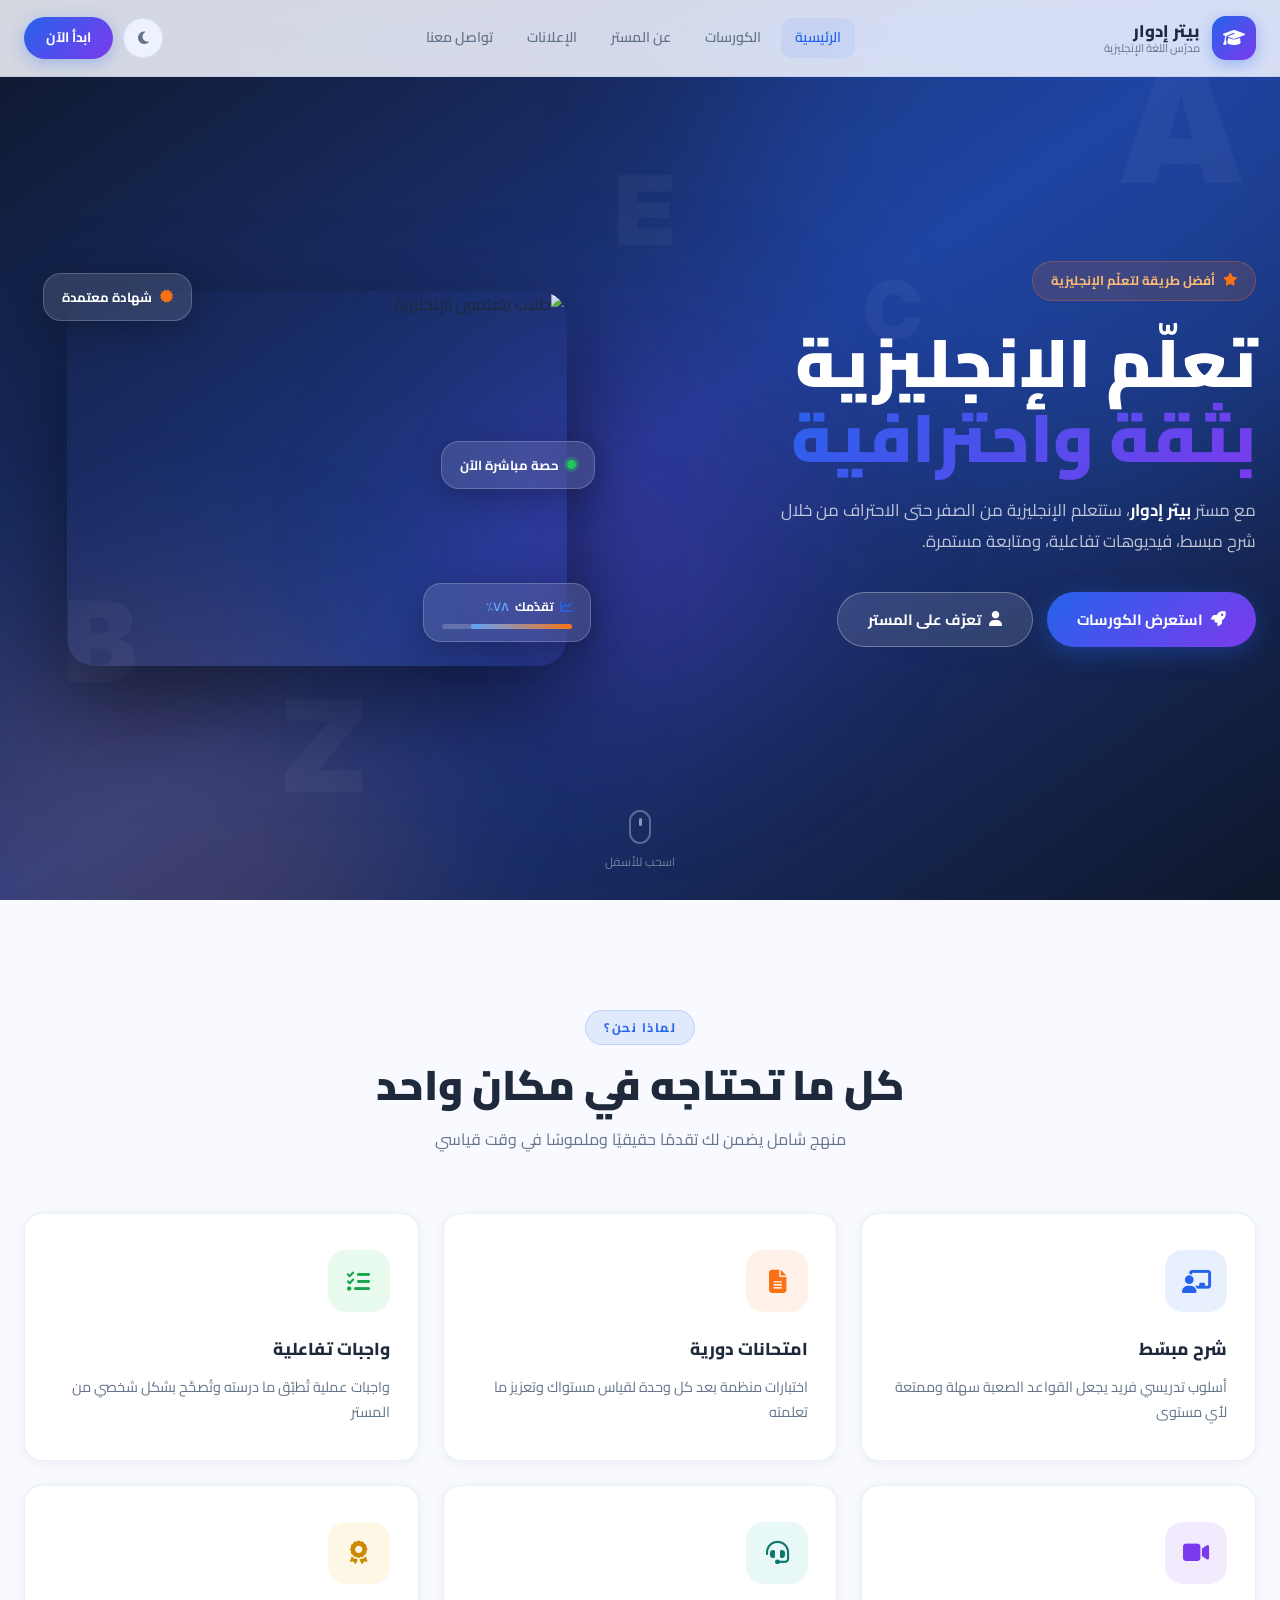
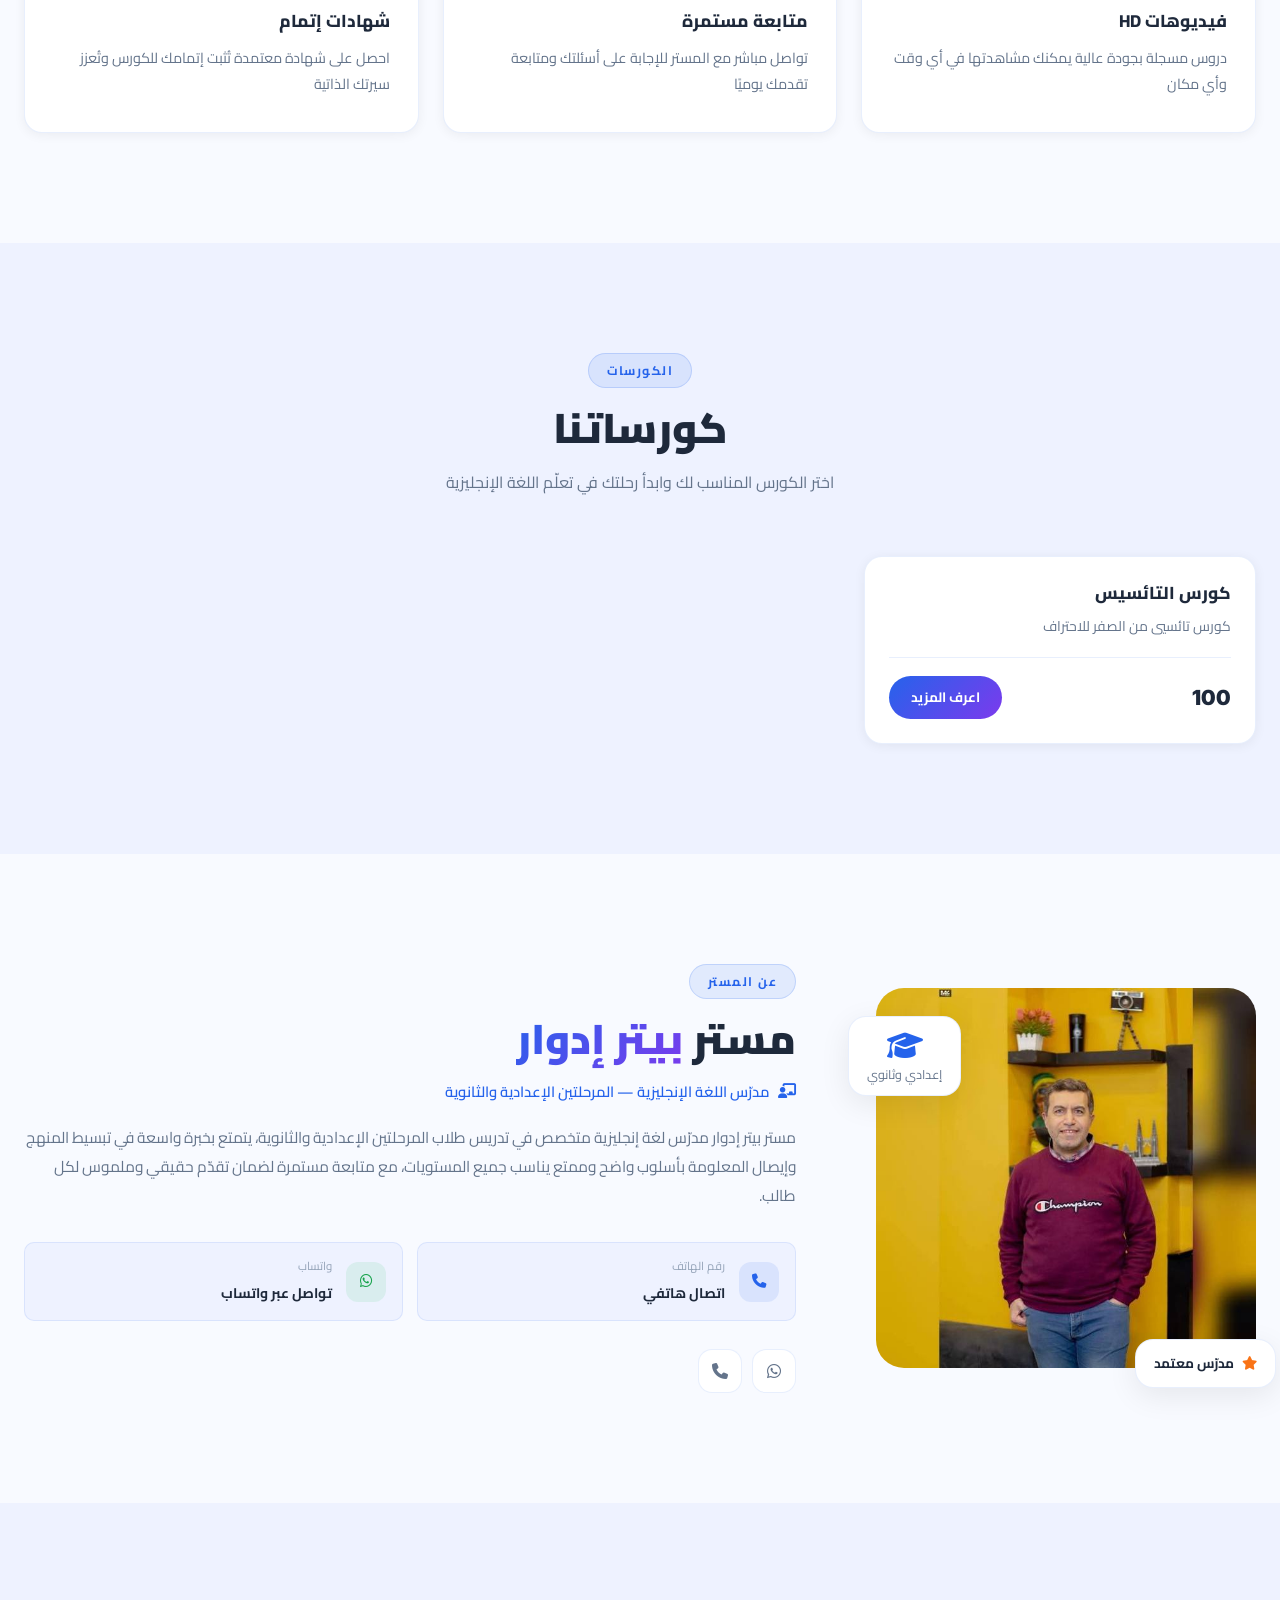
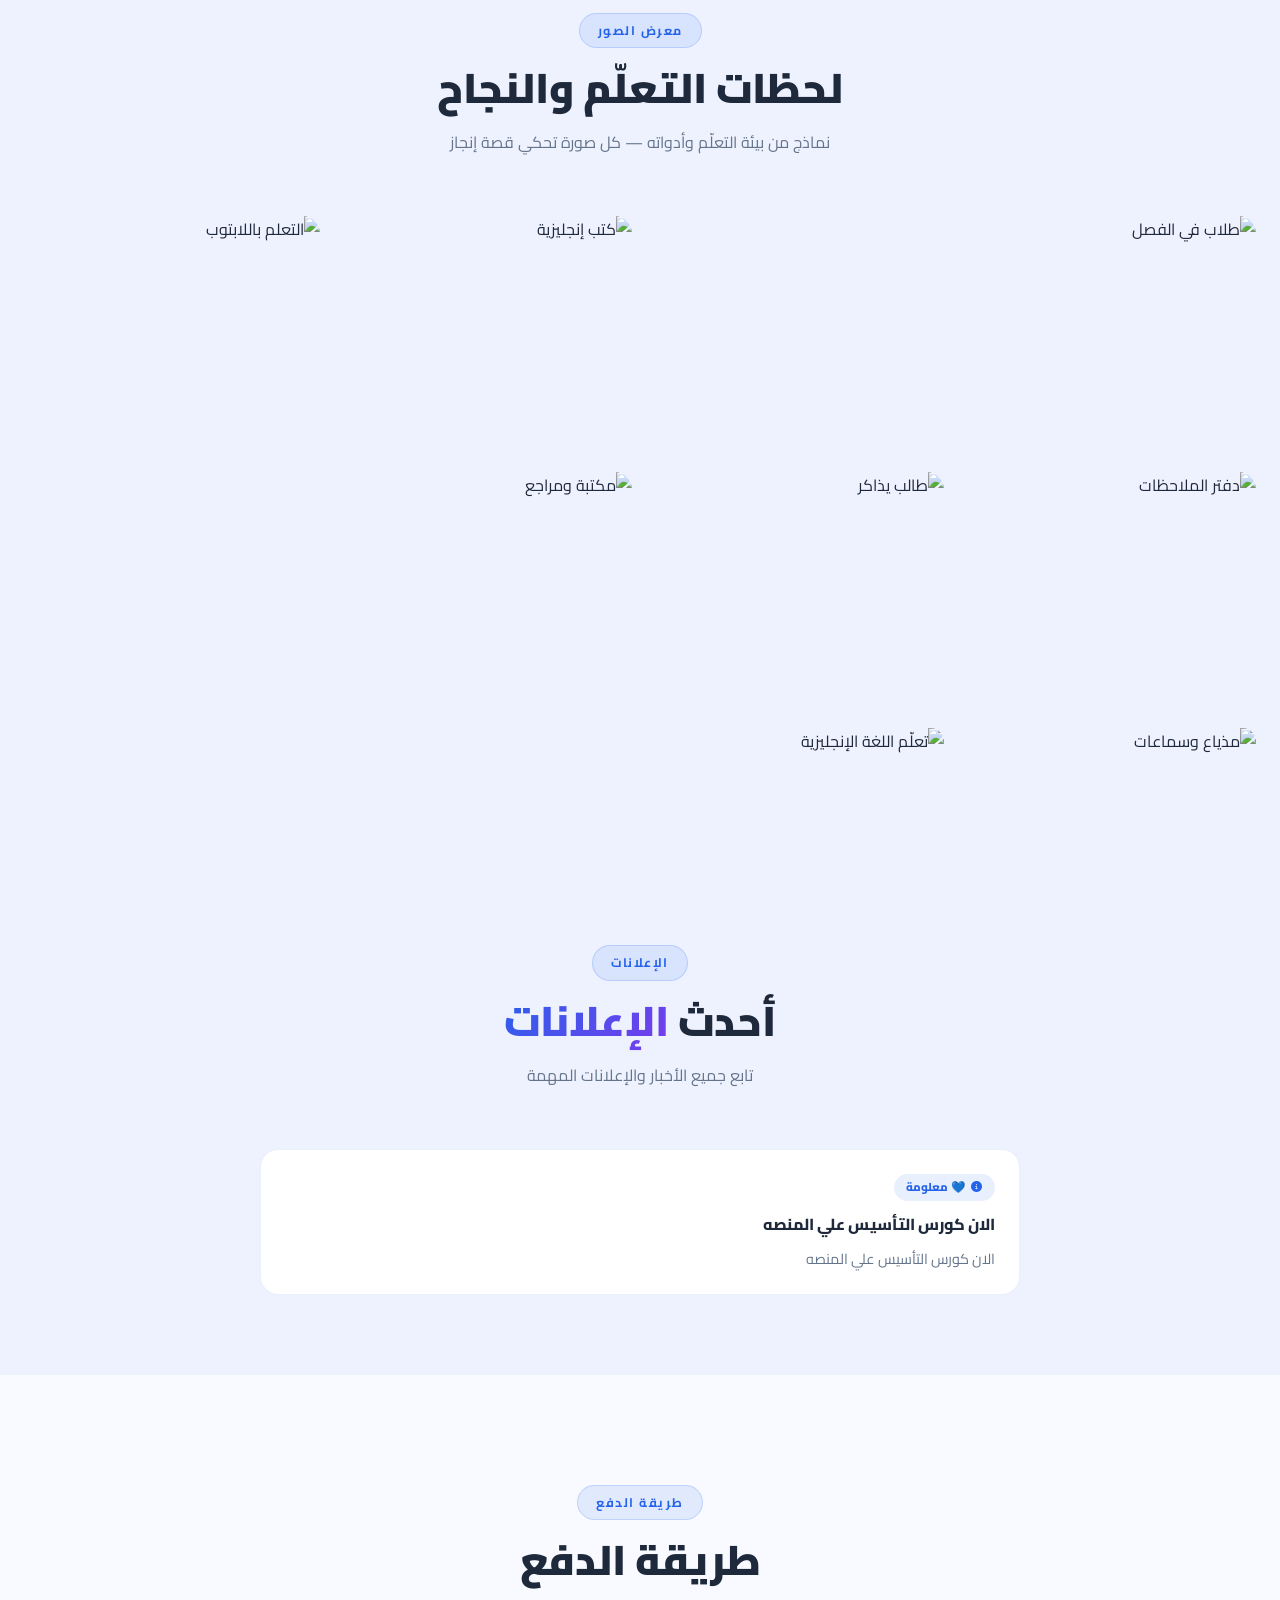
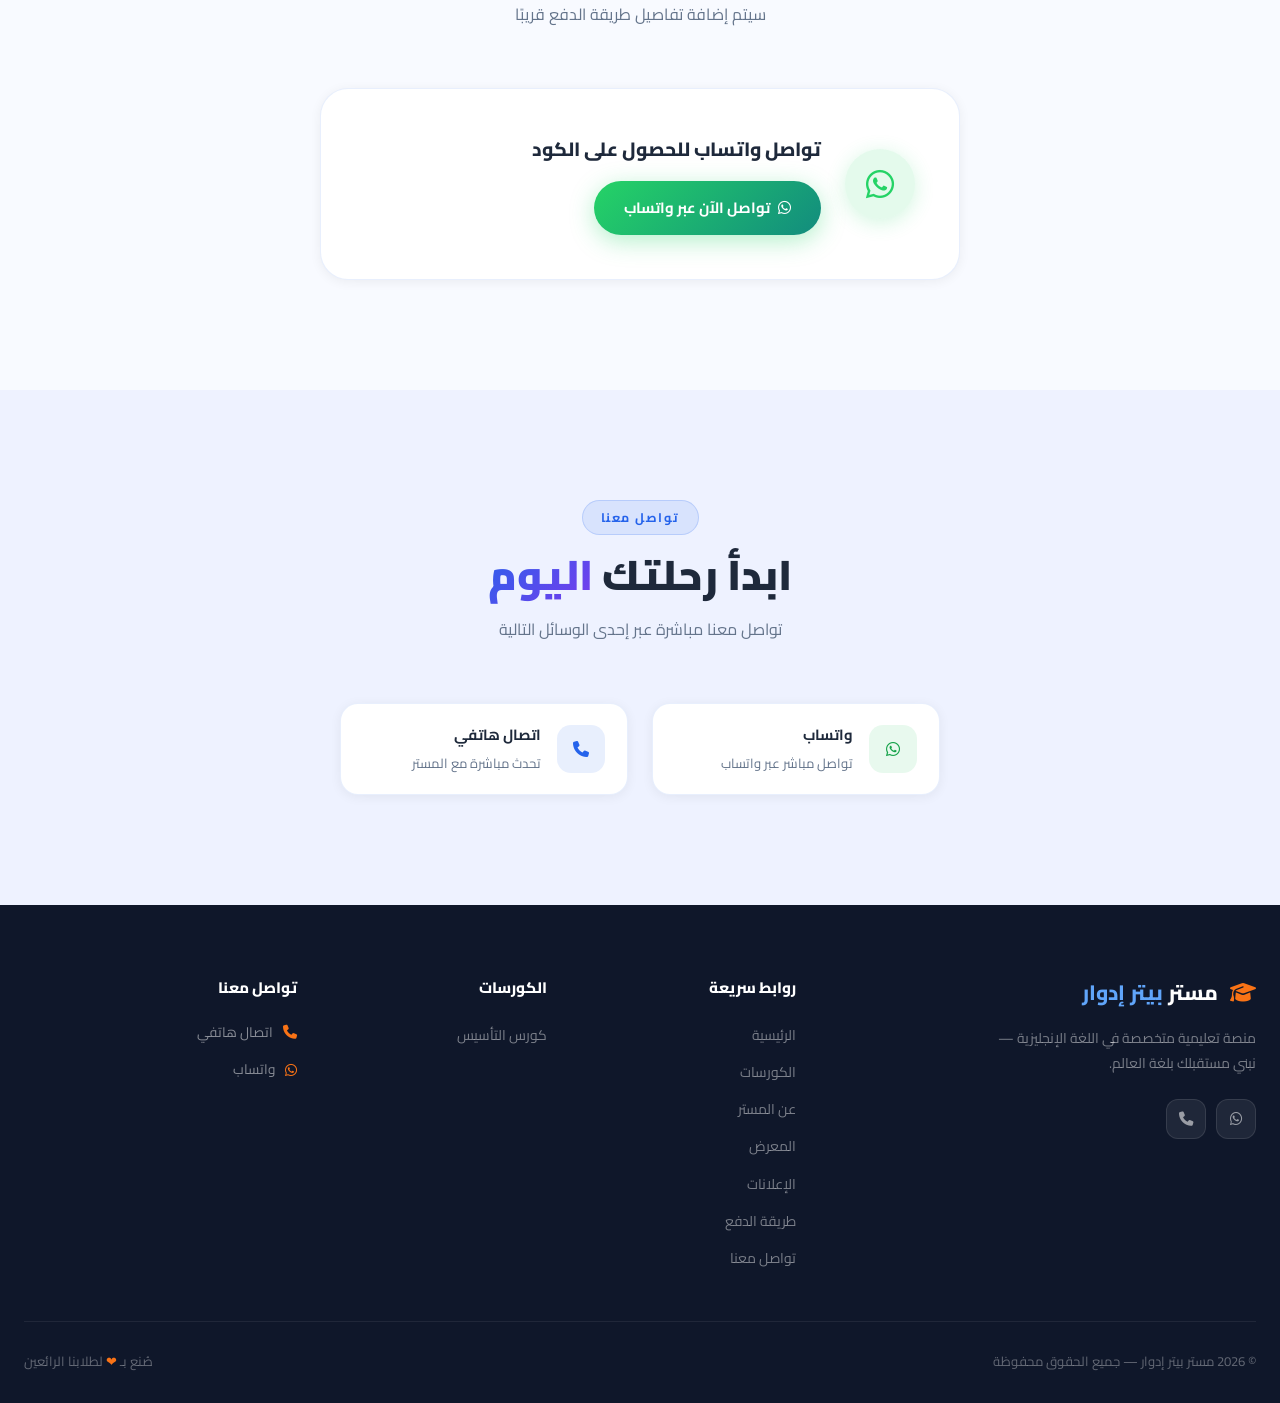
==== commit aacf35d3: "Add files via upload" ====
--- a/course.html
+++ b/course.html
@@ -11,8 +11,23 @@
 <link rel="stylesheet" href="./style.css"/>
 <link rel="stylesheet" href="./course.css"/>
 <link rel="stylesheet" href="./exam.css"/>
+<link rel="stylesheet" href="./mobile-fix.css"/>
 </head>
 <body class="light-mode">
+
+<!-- Name Gate: لازم الطالب يكتب اسمه الثلاثي قبل ما يدخل الكورس -->
+<div id="nameGateOverlay" class="name-gate-overlay">
+  <div class="name-gate-box">
+    <div class="name-gate-icon"><i class="fas fa-user-edit"></i></div>
+    <h2>قبل ما تبدأ الكورس</h2>
+    <p>من فضلك اكتب اسمك الثلاثي عشان نسجل حضورك</p>
+    <form id="nameGateForm" autocomplete="off">
+      <input type="text" id="nameGateInput" placeholder="مثال: أحمد محمد علي" autocomplete="off"/>
+      <span class="name-gate-error" id="nameGateError"></span>
+      <button type="submit" class="btn btn-primary"><i class="fas fa-check"></i> دخول الكورس</button>
+    </form>
+  </div>
+</div>
 
 <button id="scrollTopBtn" aria-label="أعلى"><i class="fas fa-arrow-up"></i></button>
 
@@ -92,8 +107,11 @@
   <div class="video-modal-inner">
     <button class="video-modal-close" id="videoModalClose" aria-label="إغلاق"><i class="fas fa-times"></i></button>
     <div class="video-embed-wrap">
-      <iframe id="videoFrame" src="" allowfullscreen allow="autoplay;encrypted-media" title="درس"></iframe>
+      <iframe id="videoFrame" src="" allowfullscreen allow="autoplay;encrypted-media;fullscreen" title="درس"></iframe>
     </div>
+    <a id="videoOpenDirect" href="" target="_blank" rel="noopener" class="video-open-direct">
+      <i class="fas fa-external-link-alt"></i> لو الفيديو مش بيظهر، افتحه من هنا
+    </a>
   </div>
 </div>
 
--- a/mobile-fix.css
+++ b/mobile-fix.css
@@ -0,0 +1,213 @@
+/* =========================================================
+   mobile-fix.css
+   ملف إضافي لحل مشاكل عرض الموقع على الموبايل
+   يتضاف بعد ملفات الـ CSS التانية في كل صفحة (بدون ما تلمس أي ملف قديم)
+   ========================================================= */
+
+/* 1) يمنع أي سكرول جانبي (يمين/شمال) ممكن يحصل بسبب عناصر خارجة برا الشاشة */
+html, body {
+  overflow-x: hidden !important;
+  max-width: 100%;
+}
+* {
+  max-width: 100%;
+}
+
+/* 2) ارتفاع الهيرو الصحيح على الموبايل (100vh بيعمل مشاكل مع شريط العنوان في المتصفح) */
+.section-hero {
+  min-height: 100svh;
+}
+@supports (min-height: 100dvh) {
+  .section-hero {
+    min-height: 100dvh;
+  }
+}
+
+/* 3) يمنع تكبير الصفحة تلقائي لما تدوس على أي مربع كتابة (خصوصًا في iPhone) */
+input, textarea, select {
+  font-size: 16px !important;
+}
+
+/* 4) يمنع بقاء تأثيرات hover "عالقة" بعد ما تدوس بإصبعك (مشكلة شائعة جدًا على الموبايل) */
+@media (hover: none), (pointer: coarse) {
+  .feature-card:hover,
+  .course-card:hover,
+  .contact-card:hover,
+  .social-btn:hover,
+  .pdf-item:hover,
+  .video-item.video-ready:hover,
+  .gallery-item:hover img,
+  .btn-primary:hover,
+  .btn-ghost:hover,
+  .btn-enroll:hover,
+  #scrollTopBtn:hover {
+    transform: none !important;
+    box-shadow: revert !important;
+  }
+  .gallery-item:hover .gallery-overlay {
+    opacity: 0 !important;
+  }
+  .feature-card:hover::before {
+    opacity: 0 !important;
+  }
+}
+
+/* 5) لمسة أخف وأسرع للأزرار والروابط بدل تأخير النقر الافتراضي */
+a, button, .btn, .course-card, .feature-card, .gallery-item {
+  -webkit-tap-highlight-color: transparent;
+  touch-action: manipulation;
+}
+
+/* 6) يخلي القائمة المتحركة (الهامبرجر) والقوائم تحت الناف بار مش مخبيه ورا أي عنصر */
+.mobile-menu {
+  max-height: calc(100svh - var(--nav-height, 64px));
+  overflow-y: auto;
+}
+
+/* 7) يمنع إن العناوين تختفي تحت الناف بار الثابت لما تدوس على رابط بيودّيك لجزء في نفس الصفحة */
+section[id], main[id] {
+  scroll-margin-top: calc(var(--nav-height, 64px) + 10px);
+}
+
+/* 8) أزرار وأيقونات بحجم مناسب للمس (مش صغيرة قوي بحيث يصعب الدوس عليها) */
+.hamburger,
+.theme-btn,
+.social-btn,
+.lightbox-close,
+.video-modal-close,
+#scrollTopBtn {
+  min-width: 40px;
+  min-height: 40px;
+}
+
+/* =========================================================
+   Name Gate — شاشة "اكتب اسمك الثلاثي" قبل دخول الكورس
+   ========================================================= */
+.name-gate-overlay {
+  position: fixed;
+  inset: 0;
+  z-index: 20000;
+  background: rgba(15, 23, 42, 0.92);
+  display: none;
+  align-items: center;
+  justify-content: center;
+  padding: 20px;
+}
+.name-gate-overlay.show {
+  display: flex;
+}
+.name-gate-box {
+  background: var(--bg-card, #fff);
+  border-radius: 18px;
+  padding: 34px 26px;
+  width: 100%;
+  max-width: 380px;
+  text-align: center;
+  box-shadow: 0 20px 60px rgba(0, 0, 0, 0.4);
+}
+.name-gate-icon {
+  width: 64px;
+  height: 64px;
+  border-radius: 50%;
+  background: rgba(37, 99, 235, 0.12);
+  color: var(--blue, #2563eb);
+  display: flex;
+  align-items: center;
+  justify-content: center;
+  font-size: 1.6rem;
+  margin: 0 auto 16px;
+}
+.name-gate-box h2 {
+  font-size: 1.2rem;
+  margin-bottom: 6px;
+  color: var(--text, #0f172a);
+}
+.name-gate-box p {
+  font-size: 0.9rem;
+  color: var(--text-muted, #64748b);
+  margin-bottom: 20px;
+}
+#nameGateForm {
+  display: flex;
+  flex-direction: column;
+  gap: 12px;
+}
+#nameGateInput {
+  width: 100%;
+  padding: 14px 16px;
+  border-radius: 12px;
+  border: 1.5px solid var(--border, #e2e8f0);
+  font-size: 16px; /* يمنع تكبير iOS التلقائي */
+  text-align: center;
+  font-family: inherit;
+  background: var(--bg, #fff);
+  color: var(--text, #0f172a);
+}
+#nameGateInput.error {
+  border-color: #dc2626;
+}
+.name-gate-error {
+  color: #dc2626;
+  font-size: 0.8rem;
+  min-height: 14px;
+  display: block;
+}
+#nameGateForm .btn {
+  width: 100%;
+  justify-content: center;
+  padding: 13px 16px;
+}
+body.no-scroll {
+  overflow: hidden;
+}
+
+/* 9) فيديوهات الـ iframe تفضل متناسبة مع الشاشة ومتقصش من الجنب */
+.video-embed-wrap iframe {
+  max-width: 100%;
+}
+
+/* 9-ب) صندوق الفيديو (الحوار/الـ Modal) على الموبايل: يبان كامل ومش مقطوع
+   من فوق أو من تحت، ولو الفيديو نفسه رفض يفتح جوه الصندوق، بيظهر تحته
+   زرار "افتح الفيديو من هنا" يفتحه في تاب/تطبيق درايف مباشرة */
+.video-modal {
+  padding: 12px;
+}
+.video-modal-inner {
+  max-height: 92svh;
+  display: flex;
+  flex-direction: column;
+  gap: 12px;
+}
+.video-open-direct {
+  display: inline-flex;
+  align-items: center;
+  justify-content: center;
+  gap: 8px;
+  background: rgba(255, 255, 255, 0.1);
+  border: 1px solid rgba(255, 255, 255, 0.25);
+  color: #fff;
+  padding: 10px 16px;
+  border-radius: 10px;
+  font-size: 0.85rem;
+  font-weight: 700;
+  text-align: center;
+}
+@media (max-width: 560px) {
+  .video-modal-close {
+    top: -40px;
+  }
+  .video-open-direct {
+    font-size: 0.8rem;
+    padding: 12px 14px;
+  }
+}
+
+/* 10) على الشاشات الصغيرة جدًا، تصغير هوامش شوية عشان محتوى الكروت ميبقاش ضيق أوي */
+@media (max-width: 380px) {
+  .container {
+    padding: 0 16px;
+  }
+  .access-card {
+    padding: 26px 18px;
+  }
+}
